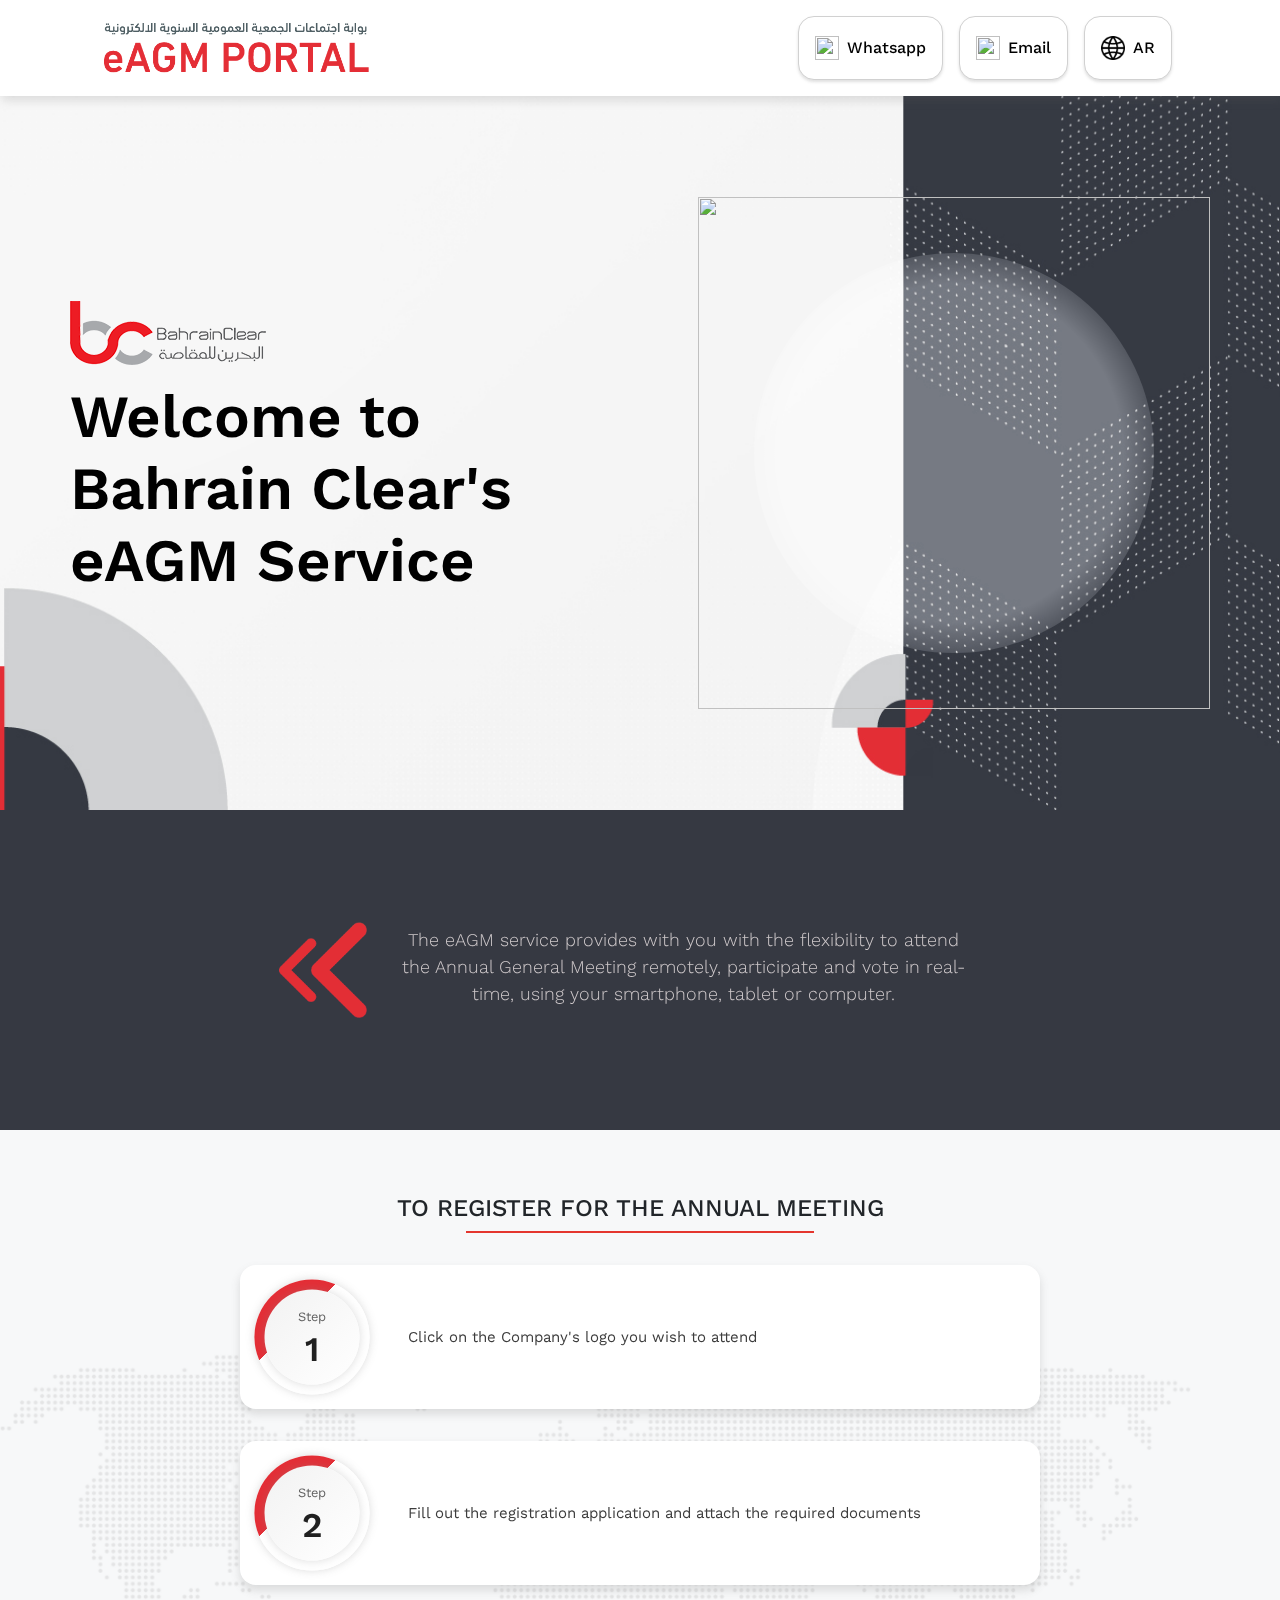
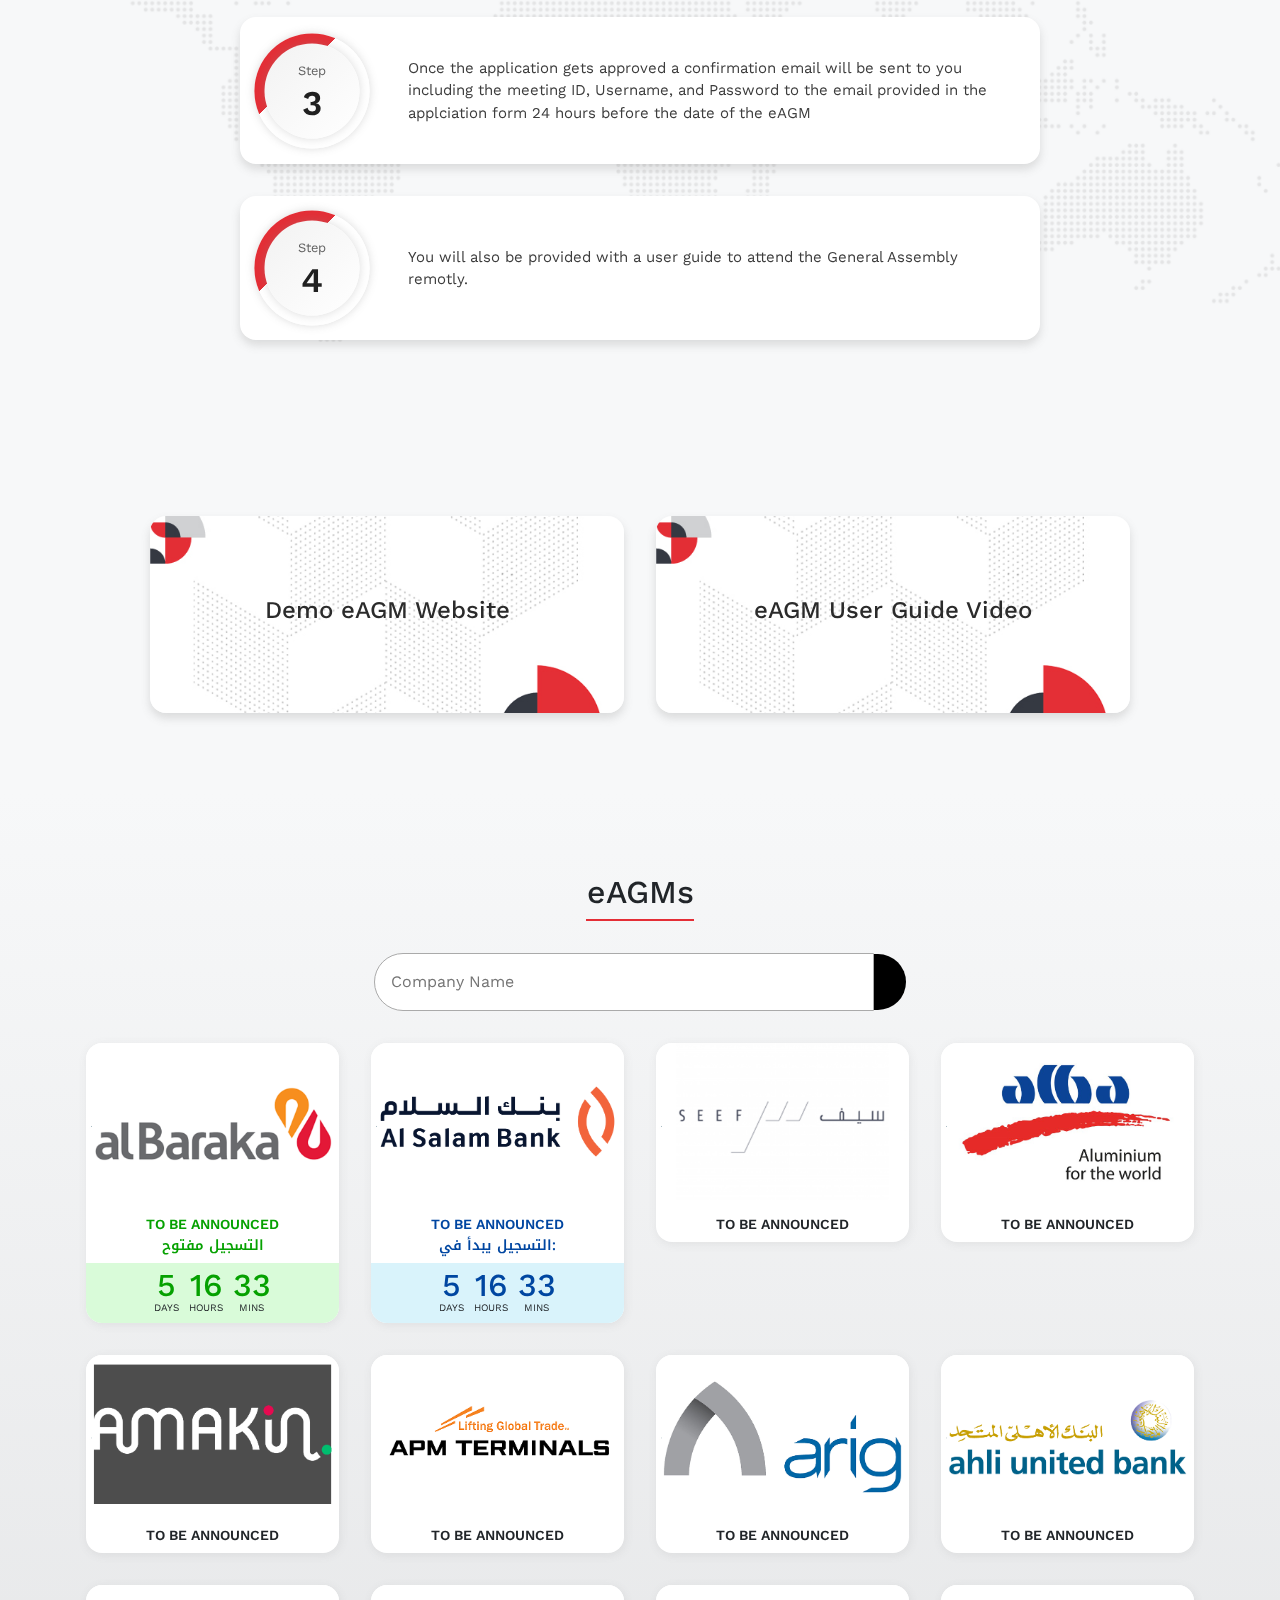
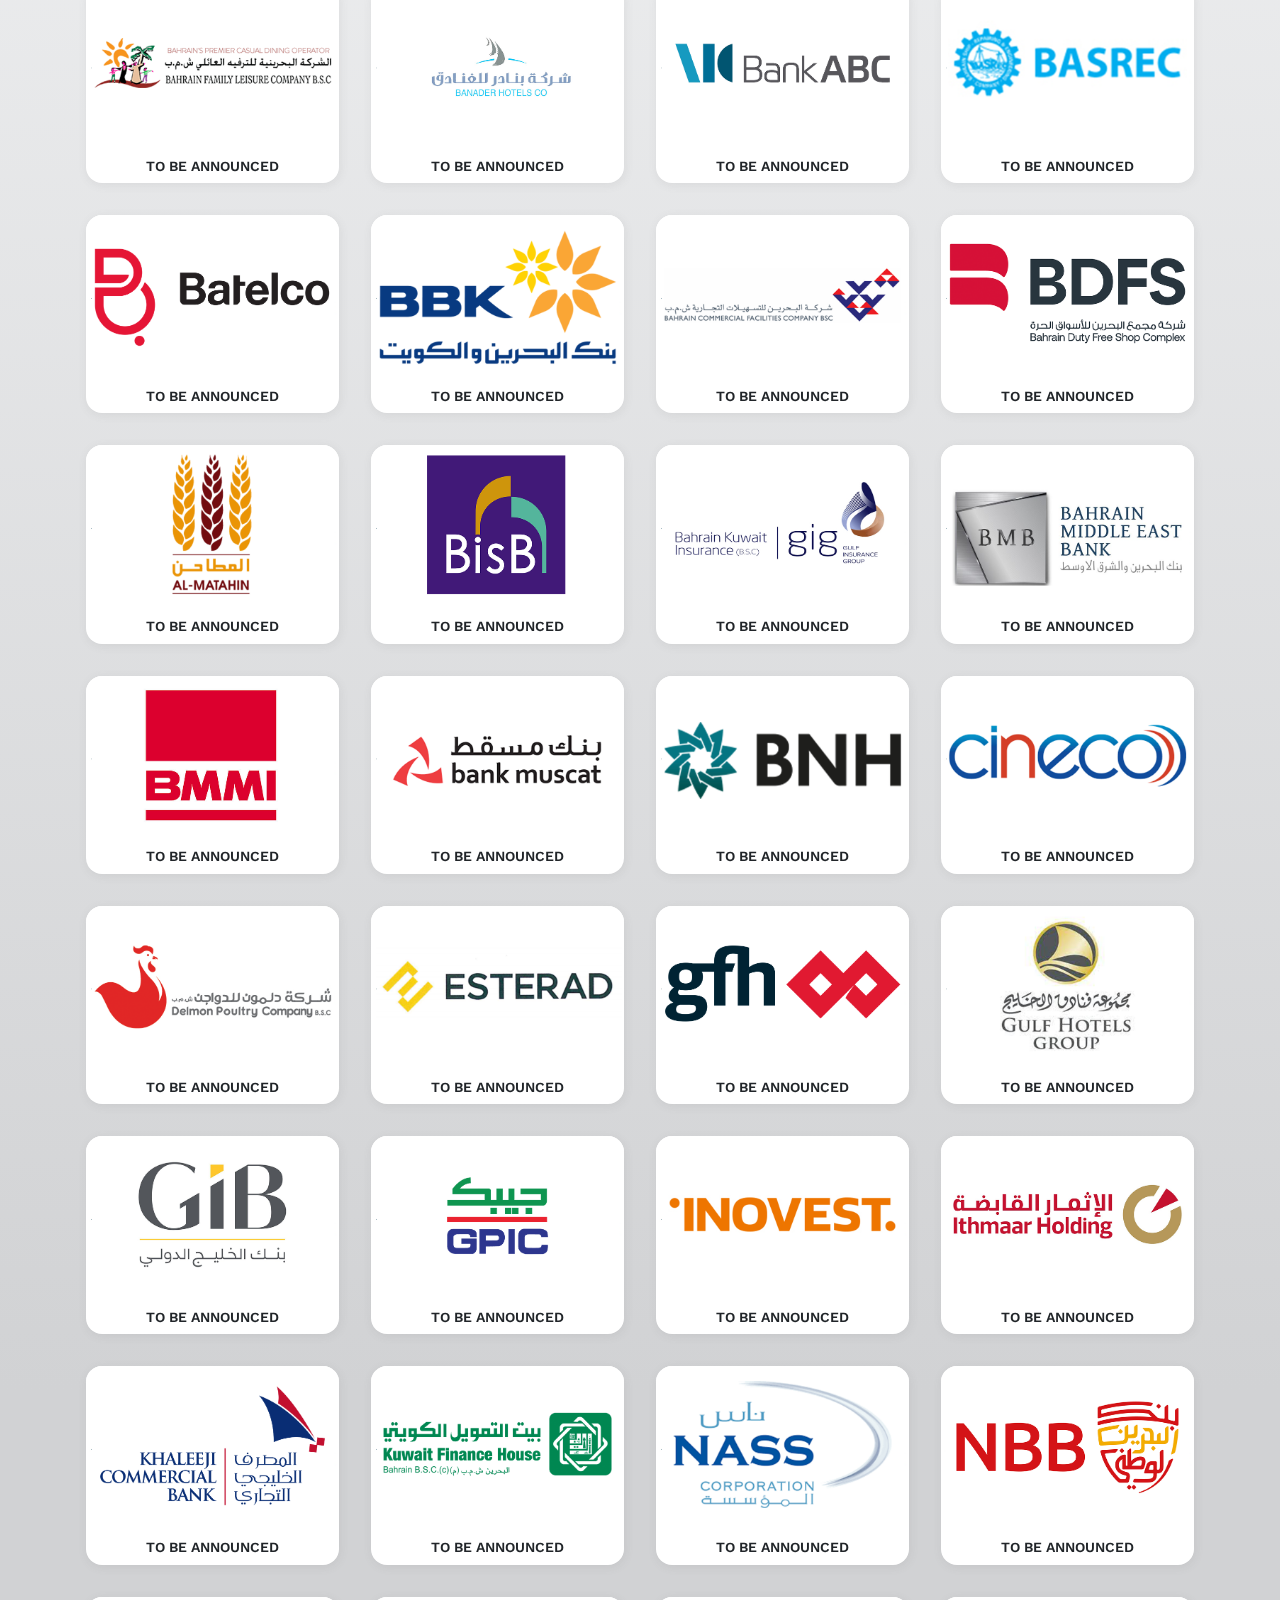
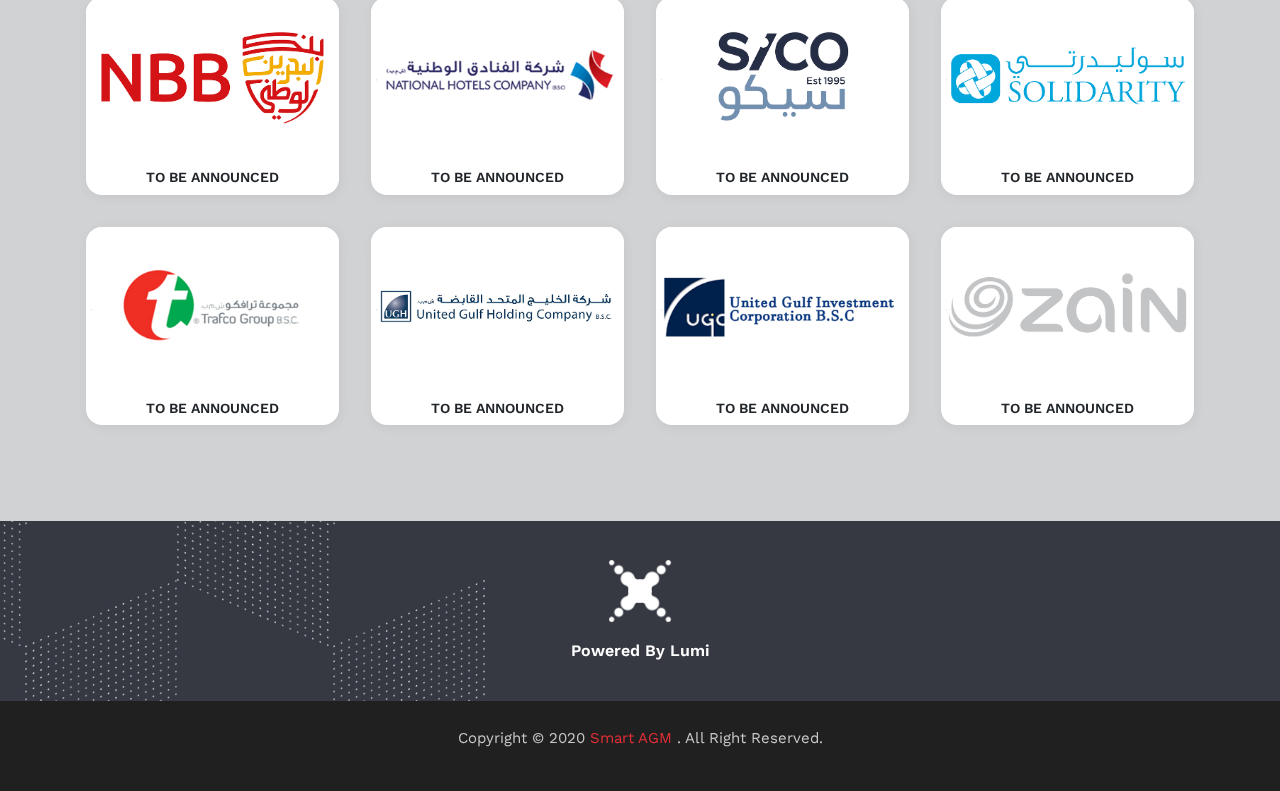
==== index.html @ ad777548 "2nd batch" ====
<!DOCTYPE html>
<html lang="en">
<head>
    <meta charset="UTF-8">
    <meta http-equiv="X-UA-Compatible" content="IE=edge">
    <meta name="viewport" content="width=device-width, initial-scale=1.0">
    <title>SmartAGM</title>
    <link rel="stylesheet"  href="./css/bootstrap.css">
    <link rel="stylesheet"  href="./css/mainEN.css" >

</head>
<body>
    <!-- Navigation Bar -->
    <header>
        <div class="navBarContainer">
        <div class="logo"> <img src="./images/logo.png" alt=""> </div>
        <div class="navBtns">
            <a class="navBtn "> <img src="./images/whatsapp.png" alt=""> Whatsapp</a>
            <a class="navBtn "> <img src="./images/support.png" alt=""> Email</a>
            <a href="/index-ar.html" class="navBtn "> <img src="./images/lang.png" alt=""> AR</a>
        </div>
    </div>

</header>

    <!-- Banner Section -->
    <div class="banner">
        <div class="bannerContainer">
            <div class="bannerLeft">
                <div class="bannerLogo"> <img src="./images/BahrainLogo.png" alt=""> </div>
                <div class="bannerText" style = "text-align: left;"><h1>  Welcome to <br> Bahrain Clear's eAGM Service </h1></div>
             
                 </div>
            <div class="bannerRight"> 
                <div class="backLight"></div>
             <img src="./images/slider2.png" alt=""></div>
        </div>
    </div>

    <!-- About Section -->
    <div class="aboutUs">
        <div class="aboutUsContainer">
            <img class="aboutUsStag aboutUsArrow" src="./images/left-arw2.png" alt="">
            <h2 class=" aboutUsStag" style="text-align: center;"> The eAGM service provides with you with the flexibility to attend the Annual General Meeting remotely, participate and vote in real-time, using your smartphone, tablet or computer.
            </h2>
            <img class="aboutUsStag aboutUsArrow" src="./images/right-arw2.png" alt="">
            <!-- <div class="divider aboutUsStag"></div>
            <h2 class="arabicFont aboutUsStag" style="text-align: right; ">تنظيم الجمعية العمومية عن بعد يمنحك الفرصة لحضور الجمعية والمشاركة باستخدام هاتفك الذكي او جهازك اللوحي او الكمبيوتر. كما يمكنك متابعة البث الحي والمباشر لمجريات اجتماع الجمعية العمومية وطرح الاسئلة والتصويت بشكل فوري ومباشر
            </h2> -->
                   
        </div>
    </div>

<!-- Guide Section -->
<div class="stepSection" style="background-image: url(./images/GLOBAL-BG.png);">
    <div class="stepsHeader"> 
         <!-- <img class="stepHeaderStagger" src="./images/register.png" alt=""> -->
        <!-- <h2 class="arabicFont stepHeaderStagger" >ارشادات التسجيل لحضور الجمعية العمومية عن بعد -->
    </h2>
            <h2 class="stepHeaderStagger" >TO REGISTER FOR THE ANNUAL MEETING
    </h2> </div>
    <div class="line stepHeaderStagger"></div>
    <div class="stepbox step1">
        <div class="circle"> <div class="circle1"> <div class="circle2"> <div class="steptext">  Step <span> 1 </span> </div>   </div>  </div>  </div>
       <div class="text"> Click on the Company's logo you wish to attend</div>
     </div>
    <div class="stepbox step2">
        <div class="circle"> <div class="circle1"> <div class="circle2"> <div class="steptext">  Step <span> 2 </span> </div>   </div>  </div>  </div>
        <div class="text"> Fill out the registration application and attach the required documents</div>

    </div>
    <div class="stepbox step3">
        <div class="circle"> <div class="circle1"> <div class="circle2"> <div class="steptext">  Step <span> 3 </span> </div>   </div>  </div>  </div>
        <div class="text">Once the application gets approved a confirmation email will be sent to you including the meeting ID, Username, and Password to the email provided in the applciation form 24 hours before the date of the eAGM </div>

    </div>
    <div class="stepbox step4">
        <div class="circle"> <div class="circle1"> <div class="circle2"> <div class="steptext">  Step <span> 4 </span> </div>   </div>  </div>  </div>
        <div class="text"> You will also be provided with a user guide to attend the General Assembly remotly. </div>

    </div>
 
</div>

<!-- Demo Section -->

<div class="demo">
    <div class="demoContainer">
        <div class="demoBox"> <h4>Demo eAGM Website</h4> </div>
        <div class="demoBox"> <h4> eAGM User Guide Video</h4></div>
         
    </div>
</div>
<!-- Events Section -->
    <div class="events">
        <div class="eventsHeader eventsTitleStag"> <h2>eAGMs</h2> </div>
        <div class="line eventsTitleStag"></div>
       <!-- Searchbar -->
      
        <div class="searchBar">
           <input type="text" class="searchTerm" placeholder="Company Name">
           <button type="submit" class="searchButton">
             <img src="./images/search.png" alt="">
          </button>
        </div>
     
       <!-- Events boxes -->
        <div class="eventsContainer ">
            <div class="eventBox ">
                <img src="./images/companies/1.png" alt="">
                <div class="eventTitle"></div>
             
                <div class=" eventStatus eventOpen">TO BE ANNOUNCED <br> <span class="arabicFont">التسجيل مفتوح</span> </div>
                <div class="eventTimer timerRegOpen">
                    
                    <div class="timerPart">
                        <div class="timerNumber">5</div>
                        <div class="timerTitle">DAYS</div>
                    </div>
                    <div class="timerPart">
                        <div class="timerNumber">16</div>
                        <div class="timerTitle">HOURS</div>
                    
                    </div>
                    <div class="timerPart">
                        <div class="timerNumber">33</div>
                        <div class="timerTitle">MINS</div>
                    
                    </div>
                   
                </div>
            </div>
            <div class="eventBox  ">
                <img src="./images/companies/2.png" alt="">
                <div class="eventTitle "></div>
                <div class="eventStatus eventUpComing "> TO BE ANNOUNCED<br> <span class="arabicFont">التسجيل يبدأ في:</span></div>
                <div class="eventTimer timerRegUpComing">
                   
                    <div class="timerPart">
                        <div class="timerNumber">5</div>
                        <div class="timerTitle">DAYS</div>
                    </div>
                    <div class="timerPart">
                        <div class="timerNumber">16</div>
                        <div class="timerTitle">HOURS</div>
                    
                    </div>
                    <div class="timerPart">
                        <div class="timerNumber">33</div>
                        <div class="timerTitle">MINS</div>
                    
                    </div>
                   
                </div>
            </div>
            <div class="eventBox ">
                <img src="./images/companies/3.png" alt="">
                <div class="eventTitle"></div>
                <div class="eventStatus">TO BE ANNOUNCED</div>
                <div class="eventTimer"></div>
            </div>
            <div class="eventBox ">
                <img src="./images/companies/4.png" alt="">
                <div class="eventTitle"></div>
                <div class="eventStatus">TO BE ANNOUNCED</div>
                <div class="eventTimer"></div>
            </div>
            <div class="eventBox ">
                <img src="./images/companies/5.png" alt="">
                <div class="eventTitle"></div>
                <div class="eventStatus">TO BE ANNOUNCED</div>
                <div class="eventTimer"></div>
            </div>
            <div class="eventBox ">
                <img src="./images/companies/6.png" alt="">
                <div class="eventTitle"></div>
                <div class="eventStatus">TO BE ANNOUNCED</div>
                <div class="eventTimer"></div>
            </div>
            <div class="eventBox ">
                <img src="./images/companies/7.png" alt="">
                <div class="eventTitle"></div>
                <div class="eventStatus">TO BE ANNOUNCED</div>
                <div class="eventTimer"></div>
            </div>
            <div class="eventBox ">
                <img src="./images/companies/8.png" alt="">
                <div class="eventTitle"></div>
                <div class="eventStatus">TO BE ANNOUNCED</div>
                <div class="eventTimer"></div>
            </div>
            <div class="eventBox ">
                <img src="./images/companies/9.png" alt="">
                <div class="eventTitle"></div>
                <div class="eventStatus">TO BE ANNOUNCED</div>
                <div class="eventTimer"></div>
            </div>
            <div class="eventBox ">
                <img src="./images/companies/10.png" alt="">
                <div class="eventTitle"></div>
                <div class="eventStatus">TO BE ANNOUNCED</div>
                <div class="eventTimer"></div>
            </div>
            <div class="eventBox ">
                <img src="./images/companies/11.png" alt="">
                <div class="eventTitle"></div>
                <div class="eventStatus">TO BE ANNOUNCED</div>
                <div class="eventTimer"></div>
            </div>
            <div class="eventBox ">
                <img src="./images/companies/12.png" alt="">
                <div class="eventTitle"></div>
                <div class="eventStatus">TO BE ANNOUNCED</div>
                <div class="eventTimer"></div>
            </div>
            <div class="eventBox ">
                <img src="./images/companies/13.png" alt="">
                <div class="eventTitle"></div>
                <div class="eventStatus">TO BE ANNOUNCED</div>
                <div class="eventTimer"></div>
            </div>
            <div class="eventBox ">
                <img src="./images/companies/14.png" alt="">
                <div class="eventTitle"></div>
                <div class="eventStatus">TO BE ANNOUNCED</div>
                <div class="eventTimer"></div>
            </div>
            <div class="eventBox ">
                <img src="./images/companies/15.png" alt="">
                <div class="eventTitle"></div>
                <div class="eventStatus">TO BE ANNOUNCED</div>
                <div class="eventTimer"></div>
            </div>
            <div class="eventBox ">
                <img src="./images/companies/16.png" alt="">
                <div class="eventTitle"></div>
                <div class="eventStatus">TO BE ANNOUNCED</div>
                <div class="eventTimer"></div>
            </div>
            <div class="eventBox ">
                <img src="./images/companies/17.png" alt="">
                <div class="eventTitle"></div>
                <div class="eventStatus">TO BE ANNOUNCED</div>
                <div class="eventTimer"></div>
            </div>
            <div class="eventBox ">
                <img src="./images/companies/18.png" alt="">
                <div class="eventTitle"></div>
                <div class="eventStatus">TO BE ANNOUNCED</div>
                <div class="eventTimer"></div>
            </div>
            <div class="eventBox ">
                <img src="./images/companies/19.png" alt="">
                <div class="eventTitle"></div>
                <div class="eventStatus">TO BE ANNOUNCED</div>
                <div class="eventTimer"></div>
            </div>
            <div class="eventBox ">
                <img src="./images/companies/20.png" alt="">
                <div class="eventTitle"></div>
                <div class="eventStatus">TO BE ANNOUNCED</div>
                <div class="eventTimer"></div>
            </div>
            <div class="eventBox ">
                <img src="./images/companies/21.png" alt="">
                <div class="eventTitle"></div>
                <div class="eventStatus">TO BE ANNOUNCED</div>
                <div class="eventTimer"></div>
            </div>
            <div class="eventBox ">
                <img src="./images/companies/22.png" alt="">
                <div class="eventTitle"></div>
                <div class="eventStatus">TO BE ANNOUNCED</div>
                <div class="eventTimer"></div>
            </div>
            <div class="eventBox ">
                <img src="./images/companies/23.png" alt="">
                <div class="eventTitle"></div>
                <div class="eventStatus">TO BE ANNOUNCED</div>
                <div class="eventTimer"></div>
            </div>
            <div class="eventBox ">
                <img src="./images/companies/24.png" alt="">
                <div class="eventTitle"></div>
                <div class="eventStatus">TO BE ANNOUNCED</div>
                <div class="eventTimer"></div>
            </div>
            <div class="eventBox ">
                <img src="./images/companies/25.png" alt="">
                <div class="eventTitle"></div>
                <div class="eventStatus">TO BE ANNOUNCED</div>
                <div class="eventTimer"></div>
            </div>
            <div class="eventBox ">
                <img src="./images/companies/26.png" alt="">
                <div class="eventTitle"></div>
                <div class="eventStatus">TO BE ANNOUNCED</div>
                <div class="eventTimer"></div>
            </div>
            <div class="eventBox ">
                <img src="./images/companies/27.png" alt="">
                <div class="eventTitle"></div>
                <div class="eventStatus">TO BE ANNOUNCED</div>
                <div class="eventTimer"></div>
            </div>
            <div class="eventBox ">
                <img src="./images/companies/28.png" alt="">
                <div class="eventTitle"></div>
                <div class="eventStatus">TO BE ANNOUNCED</div>
                <div class="eventTimer"></div>
            </div>
            <div class="eventBox ">
                <img src="./images/companies/29.png" alt="">
                <div class="eventTitle"></div>
                <div class="eventStatus">TO BE ANNOUNCED</div>
                <div class="eventTimer"></div>
            </div>
            <div class="eventBox ">
                <img src="./images/companies/30.png" alt="">
                <div class="eventTitle"></div>
                <div class="eventStatus">TO BE ANNOUNCED</div>
                <div class="eventTimer"></div>
            </div>
            <div class="eventBox ">
                <img src="./images/companies/31.png" alt="">
                <div class="eventTitle"></div>
                <div class="eventStatus">TO BE ANNOUNCED</div>
                <div class="eventTimer"></div>
            </div>
            <div class="eventBox ">
                <img src="./images/companies/32.png" alt="">
                <div class="eventTitle"></div>
                <div class="eventStatus">TO BE ANNOUNCED</div>
                <div class="eventTimer"></div>
            </div>
            <div class="eventBox ">
                <img src="./images/companies/33.png" alt="">
                <div class="eventTitle"></div>
                <div class="eventStatus">TO BE ANNOUNCED</div>
                <div class="eventTimer"></div>
            </div>
            <div class="eventBox ">
                <img src="./images/companies/34.png" alt="">
                <div class="eventTitle"></div>
                <div class="eventStatus">TO BE ANNOUNCED</div>
                <div class="eventTimer"></div>
            </div>
            <div class="eventBox ">
                <img src="./images/companies/35.png" alt="">
                <div class="eventTitle"></div>
                <div class="eventStatus">TO BE ANNOUNCED</div>
                <div class="eventTimer"></div>
            </div>
            <div class="eventBox ">
                <img src="./images/companies/36.png" alt="">
                <div class="eventTitle"></div>
                <div class="eventStatus">TO BE ANNOUNCED</div>
                <div class="eventTimer"></div>
            </div>
            <div class="eventBox ">
                <img src="./images/companies/36.png" alt="">
                <div class="eventTitle"></div>
                <div class="eventStatus">TO BE ANNOUNCED</div>
                <div class="eventTimer"></div>
            </div>
            <div class="eventBox ">
                <img src="./images/companies/37.png" alt="">
                <div class="eventTitle"></div>
                <div class="eventStatus">TO BE ANNOUNCED</div>
                <div class="eventTimer"></div>
            </div>
            <div class="eventBox ">
                <img src="./images/companies/38.png" alt="">
                <div class="eventTitle"></div>
                <div class="eventStatus">TO BE ANNOUNCED</div>
                <div class="eventTimer"></div>
            </div>
            <div class="eventBox ">
                <img src="./images/companies/39.png" alt="">
                <div class="eventTitle"></div>
                <div class="eventStatus">TO BE ANNOUNCED</div>
                <div class="eventTimer"></div>
            </div>
            <div class="eventBox ">
                <img src="./images/companies/40.png" alt="">
                <div class="eventTitle"></div>
                <div class="eventStatus">TO BE ANNOUNCED</div>
                <div class="eventTimer"></div>
            </div> 
            <div class="eventBox ">
                <img src="./images/companies/41.png" alt="">
                <div class="eventTitle"></div>
                <div class="eventStatus">TO BE ANNOUNCED</div>
                <div class="eventTimer"></div>
            </div>
            <div class="eventBox ">
                <img src="./images/companies/42.png" alt="">
                <div class="eventTitle"></div>
                <div class="eventStatus">TO BE ANNOUNCED</div>
                <div class="eventTimer"></div>
            </div>
            <div class="eventBox ">
                <img src="./images/companies/43.png" alt="">
                <div class="eventTitle"></div>
                <div class="eventStatus">TO BE ANNOUNCED</div>
                <div class="eventTimer"></div>
            </div>
            
        </div>
    </div>

    
<!-- Last CTA Section -->
    <div class="last">
        <div class="lastContainer"> 
            <div class="lastLogo"> <img src="./images/Lumi white logo.png" alt=""></div>  
            <div class="lastTitle"> Powered By Lumi</div> 
            
    </div>
    </div>


<!-- Footer Section -->
    <footer>
        <p>Copyright &copy; 2020
            <a href="#.">Smart AGM
  </a>. All Right Reserved.
        </p>
    </footer>


    <!-- Scripts Section -->
    <script src="https://s3-us-west-2.amazonaws.com/s.cdpn.io/16327/gsap-latest-beta.min.js"></script>
    <script src="https://s3-us-west-2.amazonaws.com/s.cdpn.io/16327/ScrollTrigger.min.js"></script>
    <script src="https://s3-us-west-2.amazonaws.com/s.cdpn.io/16327/CSSRulePlugin3.min.js"></script>
    <script  src="./script/main.js"></script>
</body>
</html>
---- css/mainEN.css ----
@import url('https://fonts.googleapis.com/css2?family=Poppins:wght@100;300;400;500;700;900&family=Work+Sans:wght@400;500;700&display=swap');
@import url('https://fonts.googleapis.com/css2?family=Noto+Kufi+Arabic:wght@400;600;700&display=swap');


*{
    margin: 0;
    padding: 0;
    box-sizing: border-box;
}


a{
    text-decoration: none;
    cursor: pointer;
    color: black;

}

a:hover{
    color: black;
}
body {
    font-family: 'Work Sans', sans-serif;
}

header {
    background-color: white;
    width: 100%;
    position: fixed;
    display: flex;
    align-items: center;
    justify-content: center;
    padding: 1rem 0;
    box-shadow: 2px 4px 10px rgba(100, 100, 100, 0.2);
    z-index: 10;

    
}
.arabicFont {
    font-family: 'Noto Kufi Arabic', sans-serif;
}
.navBarContainer {
    width: 1080px;
    display: inline-flex;
    margin: 0 1rem;
}
.navBarContainer .logo {
    display: flex;
    align-items: center;
    justify-content: center;
}

.navBarContainer .logo img {
    height: 4rem;
}

.navBarContainer .navBtns {
    margin-inline-start: auto;
    display: flex;
    justify-content: space-between;
}

.navBtn {
    background-color: white;
    font-weight:500;
    display: flex;
    justify-content: space-between;
    align-items: center;
    margin: 0 0.5rem;
    padding: 1rem;
    border-radius: 1rem;
    border: solid;
    border-width: 1px;
    border-color: rgb(209, 209, 209);
    user-select: none;
    cursor: pointer;
    box-shadow: 0px 2px 3px rgba(100, 100, 100, 0.2);
    transition: all 200ms ease-in-out;


}

.navBtn:hover {
    box-shadow: 0px 5px 3px rgba(100, 100, 100, 0.4);
    transition: all 200ms ease-in-out;
    transform: translateY(-3px);
}

.navBtn img {
    margin-right: 0.5rem;
    height: 1.5rem;
    width: 1.5rem;
}

.banner {
    background-repeat: no-repeat;
    background-image: url(../images/banner-bg3.jpg);
    background-position: center;
    background-size: cover;
    height: 90vh;
    display: flex;
    justify-content: center;
    align-items: center;
    
}

.bannerContainer {
    display: flex;
    align-items: center;
    width: 1140px;
    margin-top: 6rem;
}
.bannerLeft{
    display: flex;
    flex-direction: column;
    align-items: flex-start;
    padding-right: 2rem;
    
}
.bannerLeft h1 {
    font-size: 60px;
    font-weight: 600;
    color: black;
    
}
.bannerLogo img{
    height: 4rem;
    margin-bottom: 1rem;
}

.bannerRight {
    user-select: none;
    margin-left: auto;
    display: flex;
    justify-content: center;
    align-items: center;
}

.backLight{
    content: "";
    position: absolute;
    width: 25rem;
    height: 25rem;
    border-radius: 100%;
    background: radial-gradient(circle, rgba(255,255,255,1) 60%, rgba(255,255,255,0) 80%);    
    mix-blend-mode:soft-light;
    z-index: 1;
}

.bannerRight img{
    height: 32rem;
    width: 32rem;
    z-index: 2;
    

}

.aboutUs {
    width: 100%;
    height: 20vh;
    background-color: #363942;
    display: flex;
    align-items: center;
    justify-content: center;
    padding: 10rem 0rem;
}

.aboutUsContainer {
    width: 1140px;
    display: flex;
    align-items: center;
    justify-content: center;

}

.aboutUsContainer h2{
    color: rgb(206, 200, 202);
    font-size: 18px;
    font-weight: 300;
    line-height: 150%;
    flex-basis: 50%;
}
.aboutUsContainer .divider{
    content: '';
    background: linear-gradient(157deg, rgba(228,46,54,1) 0%, rgba(228,46,54,1) 100%);    width: 100%;
    height: 10rem;
    width: 2px;
    margin: 0rem 3rem;
}

.aboutUsContainer img{
    height: 6rem;
    margin: 0 2rem;
}

.stepSection{
    display: flex;
    flex-direction: column;
    align-items: center;
    padding: 2rem;
    
    background-repeat: no-repeat;
    background-position: center;
    background-size: cover;
}
.stepsHeader{
    margin-top: 2rem;
    display: flex;
    flex-direction: column;
    justify-content: center;
    align-items: center;
}
.stepsHeader img {
    height: 5rem;
    width: 5rem;
    margin-bottom: 1rem;
}
.stepsHeader h2 {

    text-align: center;
    font-size: 24px;
}
.stepSection .line{

    content: '';
    background: linear-gradient(157deg, rgba(228,54,46,1) 0%, rgba(228,54,46,1) 100%);    width: 100%;
    height: 2px;
    width: 21.75rem;
    margin-bottom: 1rem;
}

.stepbox{
    display: flex;
    align-items: center;
    justify-content: start;
    padding: 0.5rem;
    margin: 1rem;
    width: 50rem;
    background-color: white;    border-radius: 1rem;
    box-shadow: 0px 5px 10px rgba(100, 98, 98, 0.2);
    
    border-radius: 1rem;
    
}

.stepbox:hover{
    
    box-shadow: 0px 5px 20px rgba(100, 98, 98, 0.3);
    transition: all 100ms ease-in;
    transform: translateY(-5px) !important;
   
}

.stepbox:hover .circle .circle1 .circle2 {
    
   transform: scale(120%);
   transition: all 100ms ease-in;
}

 



.stepbox .circle .circle1 {
    content: '';
   
    background: linear-gradient(135deg, rgba(228,46,54,1) 0%, rgba(228,46,54,1) 37%, rgba(255,255,255,1) 37%, rgba(255,255,255,1) 100%);  
    align-items: center;
    justify-content: center;
    width: 8rem;
    height: 8rem;
    clip-path: circle(100%);
    border-radius: 100%;
    padding: 1rem;
    box-shadow: 0px 0px 10px rgba(136, 136, 136, 0.3);
    transition: all 100ms ease-in;
    transform: scale(90%);
    
}

.stepbox .circle .circle1 .circle2 {
    content: '';
    
    background: linear-gradient(315deg, rgba(255,255,255,1) 0%, rgba(242,242,242,1) 100%);    display: flex;
    align-items: center;
    justify-content: center;
    width: 6rem;
    height: 6rem;
    clip-path: circle(100%);
    border-radius: 100%;
    padding: 1rem;
    box-shadow: 0px 0px 10px rgba(136, 136, 136, 0.3);
    text-align: center;
    transform: scale(110%);
    transition: all 100ms ease-in;

    
}


.stepbox .circle .circle1 .circle2 .steptext {
    position:absolute;
    display: flex;
    flex-direction: column;
    align-items: center;
    justify-content: center;
    color: #5f5f5f;
    font-size: 13px;
    line-height: 2.5em;
    transform: translateY(-0.3em);
    

    
}

.stepbox .circle .circle1 .circle2 .steptext span {
    color: rgb(32, 32, 32);
    font-size: 35px;
    font-weight: 600;
    margin-top: 0px;

    
}




.stepbox .text {
    color: rgb(61, 61, 61);
    width:100%;
    font-size: 15px;
    padding: 2rem;
}

.demo{
    display: flex;
    justify-content: center;
    align-items: center;
   padding-top: 5rem;
   padding-bottom: 2rem;
   background-color: rgba(247,248,249,1) ;
   color: rgb(255, 255, 255);
       

}



.demoContainer{
    width: 1140px;
    padding: 2rem 4rem;
    display: flex;
    justify-content: center;
    align-items: center;
}
.demoBox{
    border-radius: 1rem;
    box-shadow: 0px 5px 10px rgba(100, 98, 98, 0.2);
    width: 100%;
    padding: 5rem 5rem;
    margin: 1rem 1rem;
    display: flex;
    justify-content: center;
    align-items: center;
    color: rgb(43, 43, 43);
    background-image: url(../images/demo-bg.jpg);
    background-repeat: no-repeat;
    background-position: center;
    background-size: cover;
}

.demoBox:hover{
    box-shadow: 0px 5px 20px rgba(100, 98, 98, 0.3);
    transition: all 100ms ease-in;
    transform: scale(105%) !important;

}

.demoBox h4{
    text-align: center;
}
.events {
    width: 100%;
    background: linear-gradient(180deg, rgba(247,248,249,1) 0%, #D1D2D4 75%);    
    padding: 5rem 0;
    display: flex;
    flex-direction: column;
    align-items: center;
    justify-content: center;
   
}

.eventsContainer{
    width: 1140px;
    display: grid;
    grid-template-columns: 25% 25% 25% 25%;
 
   
    
   
}
.events .line {
    content: '';
    background: linear-gradient(157deg, rgba(228,46,54,1) 0%, rgba(228,46,54,1) 100%);    width: 100%;
    height: 2px;
    width: 6.8rem;
    margin-bottom: 1rem;

}

.eventBox {
    background-color: white;
    box-sizing: border-box;
    border-radius: 1rem;
    box-shadow: 1px 2px 10px rgba(100, 100, 100, 0.1);
    overflow: hidden;
    margin: 1rem;
    height: max-content;
    cursor: pointer;
}
.eventBox:hover{
    transform: scale(103%) !important;
    box-shadow: 0px 5px 20px rgba(100, 98, 98, 0.2);
    transition: all 200ms ease-in-out;


}

.eventBox img{
    width: 100%;
    
}

.eventTitle {
    font-size: 18px;
    font-weight: 500;
    margin: 0.5rem 0;
    padding: 0 1rem;
    text-align: center;
}

.eventStatus {
    padding: 0.4rem 0.5rem;
    font-size: 14px;
    font-weight: 600;
    text-align: center;

}

.eventOpen {

    color: rgb(5, 161, 0);


}

.eventUpComing {

    color: rgb(0, 70, 161);

}
.timerRegUpComing{
    background-color: rgb(217, 243, 251) ;
}

.eventTimer {
    display: flex;
    align-items: center;
    justify-content: center;
    
    
}

.timerStatus {
    text-align: right;
    padding-right: 0.3em;
    font-size: 14px;
    line-height: 100%;
    
}

.timerPart{
    display: flex;
    flex-direction: column;
    justify-content: center;
    align-items: center;
    padding: 0.5em 0.3em;
}
.timerNumber{
    font-size: 32px;
    font-weight: 500;
    line-height: 90%;
}
.timerTitle{
    font-size: 10px;
}
.timerRegOpen{
    background-color: rgba(217,251,217,1);

}

.timerRegOpen .timerPart .timerNumber{
    color: rgb(5, 161, 0);

}

.timerRegUpComing .timerPart .timerNumber{
    color: rgb(0, 70, 161);

}





.last{
    background-image: url(/images/lower-section-bg.jpg);
    background-repeat: no-repeat;
    background-position: center;
    background-size: cover;
    width: 100%;
    height: 20vh;
    display: flex;
    justify-content: center;
    align-items: center;
    color: white;
    font-weight: 600;
}
.lastContainer{
    display: flex;
    flex-direction: column;
    align-items: center;
    justify-content: center;
    text-align: center;
}
.last img{
    width: 4rem;
    height: 4rem;
    margin-bottom: 1rem;
}
footer{
    width: 100%;
    height: 10vh;
    background-color: rgb(32, 32, 32);
    color: rgb(199, 199, 199);
    display: flex;
    align-items: center;
    justify-content: center;
}

footer p{
    font-size: 15px;
    text-align: center;
}
footer a:link{
    color:rgba(228,46,54,1);
}




@media screen and (max-width: 900px) {
  
    .navBarContainer {
        width: 100vh;
      
       
    }
    .navBarContainer .logo img {
        height: 3rem;
        
    }
    
    
  
    .navBtn {
        flex-direction: column;
        justify-content: center;
        font-size: 12px;
        padding: 0.5rem;
        margin: 0 0.2rem;
    
    }

    .navBtn img {
        height: 1rem;
        width: 1rem;
        margin-right: 0;
        margin-bottom: 0.1rem;
    }
    .banner {
        background-image: url(../images/banner-bg-mobile2.jpg) !important;
        height: 85vh;
        width: 100%;
        display: flex;
        justify-content: center;
        align-items: center;
        
    }
    .bannerContainer {
        display: flex;
        flex-direction: column-reverse;
        align-items: center;
        justify-content: center;
        margin-top: 6rem;
       
    }
    .bannerLeft{
        margin-top: 3rem;
        padding-bottom: 2rem;
        padding-right: 0;
        align-items: center;
    }

    .bannerLogo img{
        height: 2.5rem;
        margin-bottom: 1rem;
    }
    
    .bannerLeft h1 {
        text-align: center;
        font-size: 32px;
        font-weight: 600;
        color: black;
    }
    .bannerRight {
        margin-left: auto;
        margin-right: auto;
        
    }
    .backLight{
       
        width: 15rem;
        height: 15rem;
     
    }
    .bannerRight img{
        height: 13.5rem;
        width: 13.5rem;
    
    }
    .aboutUs {
        height: 10vh;
        display: flex;
        align-items: center;
        justify-content: center;
        padding: 11rem 0rem;
    }

    .aboutUsContainer {
        width: 100%;
        display: flex;
        flex-direction: column-reverse;
        align-items: center;
        justify-content: center;
    
    }

    .aboutUsContainer h2{
     
        font-size: 14px;
        padding: 1rem;
        text-align: center !important; 
    }

    .aboutUsContainer .divider{
        height: 2px;
        width: 10rem;
    }
    .aboutUsContainer img{
        height: 3rem;
        margin: 1.5rem 0rem;
        transform: rotate(-90deg) !important;
    }
    .stepSection{
        overflow-x: hidden;
        padding: 1rem;
    }
    .stepSection .line{
        content: '';
        background: linear-gradient(157deg, rgba(228,54,46,1) 0%, rgba(228,54,46,1) 100%);    width: 100%;
        height: 2px;
        width: 16.5rem;
        margin-bottom: 1rem;
    }
    .stepsHeader{
       margin-top: 1rem;
    }
    .stepsHeader img {
        height: 3rem;
        width: 3rem;
        
    }
    
    .stepsHeader h2 {

        text-align: center;
        font-size: 18px;
    }

    .stepbox{
        display: flex;
        flex-direction: column;
        align-items: center;
        justify-content: center;
        padding: 0.5rem;
        margin: 0.5rem;
        width: 100%;
     
        
    }
    .stepbox .circle .circle1 {
       
        width: 5rem;
        height: 5rem;
        border-radius: 100%;
        padding: 1rem;
       
    }

    .stepbox .circle .circle1 .circle2 {
        transform: scale(130%);
        width: 3rem;
        height: 3rem;
       
    }

    .stepbox .circle .circle1 .circle2 .steptext {
        font-size: 10px;   
        line-height: 1.9em;  
    }

    
.stepbox .circle .circle1 .circle2 .steptext span {
    
    font-size: 25px;
   

    
}
    .stepbox .text {
        font-size: 14px;
        padding: 0.5rem;
        text-align: center;
    }

    .demo{
        padding: 2rem 0rem;
    }
    .demoContainer{
        height: max-content;
        flex-direction: column;
        align-items: center;
        justify-content: center;
        padding: 2rem 0rem;
        margin: 0rem 1rem;
    }
    .demoPic img{
        margin-right: 0;
    }
    
    .demoTitle { 
        text-align: center;
    }
    
    .eventsContainer{
 
        width: 100%; 
        display: grid;
        grid-template-columns: 50% 50% ;
    
    }
    .events{
        padding-top: 40px;
    }
    .eventBox{
       flex-basis: 50%;
       margin: 0.5rem;
    }

    .eventStatus{
        font-size: 12px;
    }
    .timerStatus {
      
        font-size: 12px;
      
        
    }
    .timerNumber{
        font-size: 20px;
        
    }


    .last img{
        width: 2.5rem;
        height: 2.5rem;
       
    }

}

.searchBar{
    width: 100%;
    display: flex;
    justify-content: center;
    align-items: center;
    margin: 1rem 1rem;
}


.searchBar{
    width: 100%;
    display: flex;
    justify-content: center;
    align-items: center;
    margin: 1rem 1rem;
}

.searchTerm{
    width: 500px;
    padding: 1rem 1rem;
    border: solid 1px #aaaaaa;
    border-radius:   10rem 0 0  10rem ;
   
   
}


.searchButton {
    background-color: black;
    padding: 1rem 1rem;
    border: none;
    color: white;
    border-radius:  0  10rem   10rem  0;
}

.searchButton img{
    height: 1.5rem;
}
/* here  */
.searchButton:hover{
    background:rgba(228,46,54,1) ;    

}
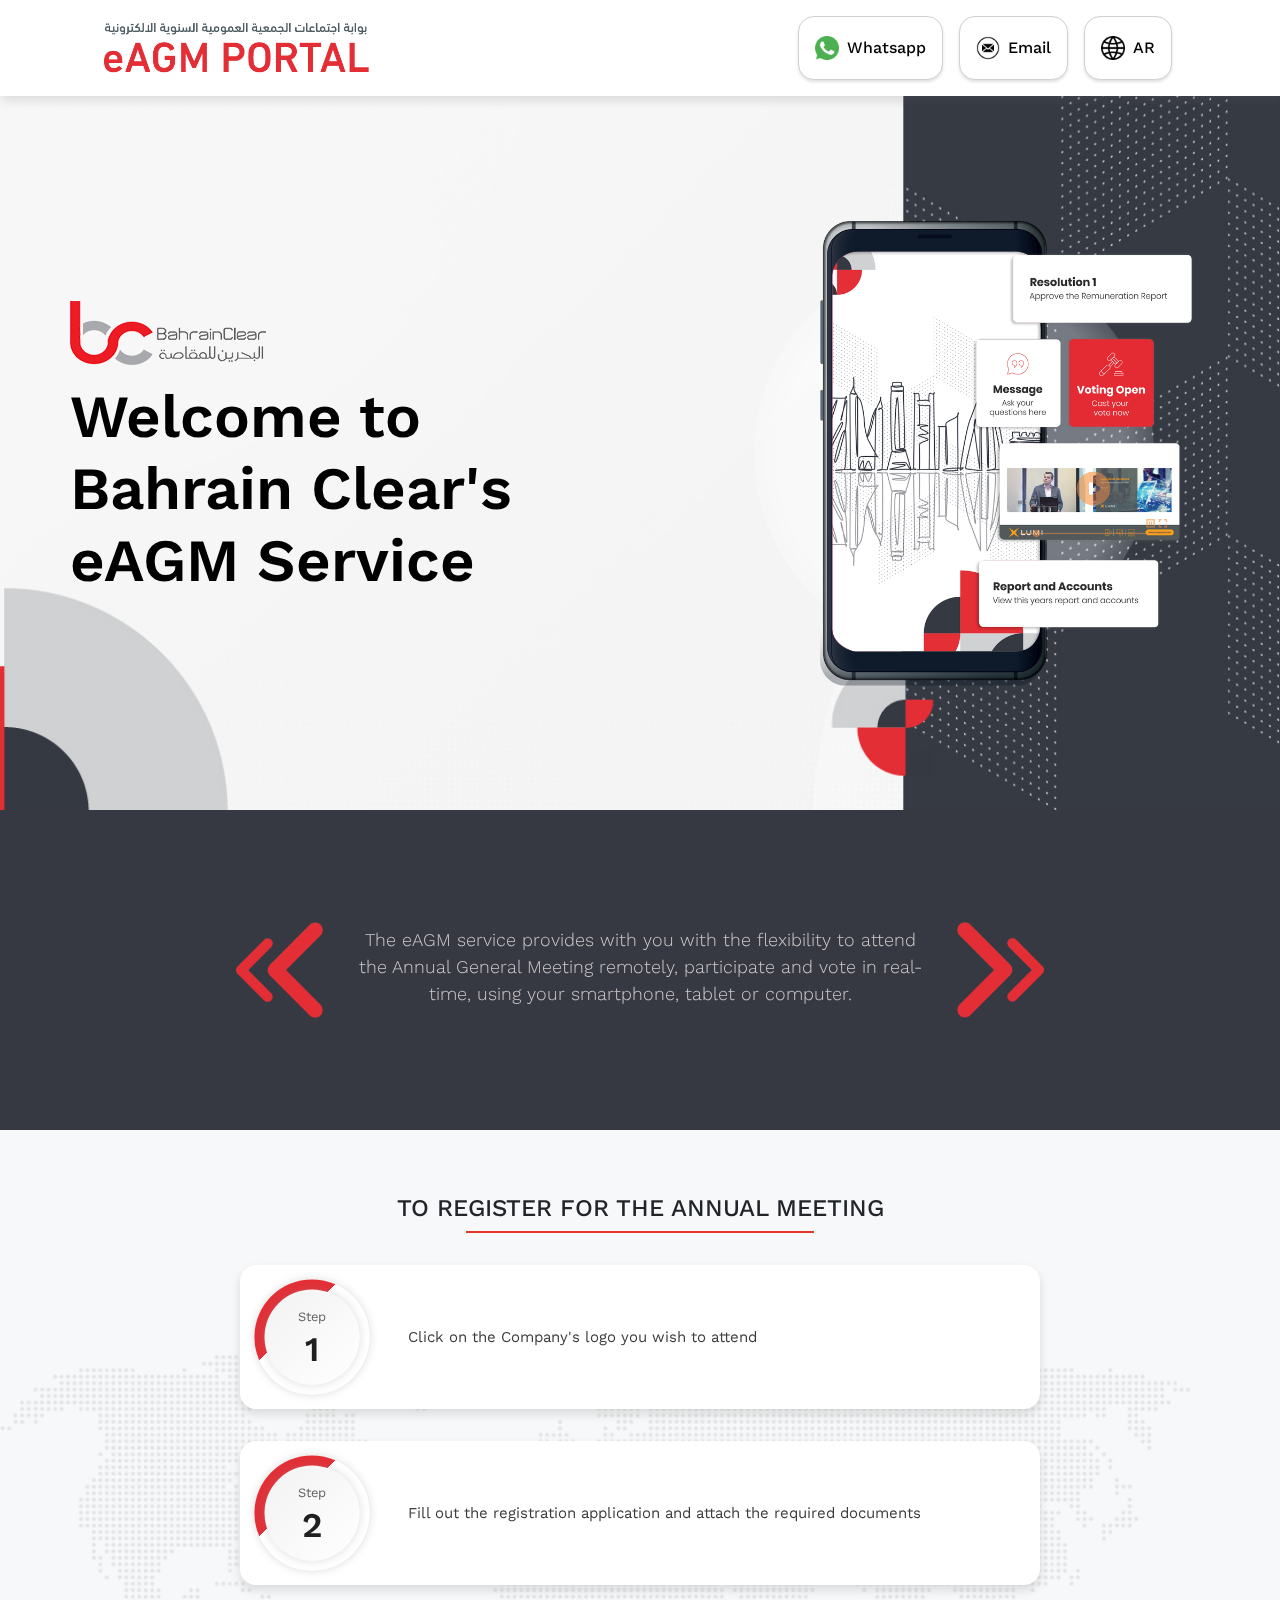
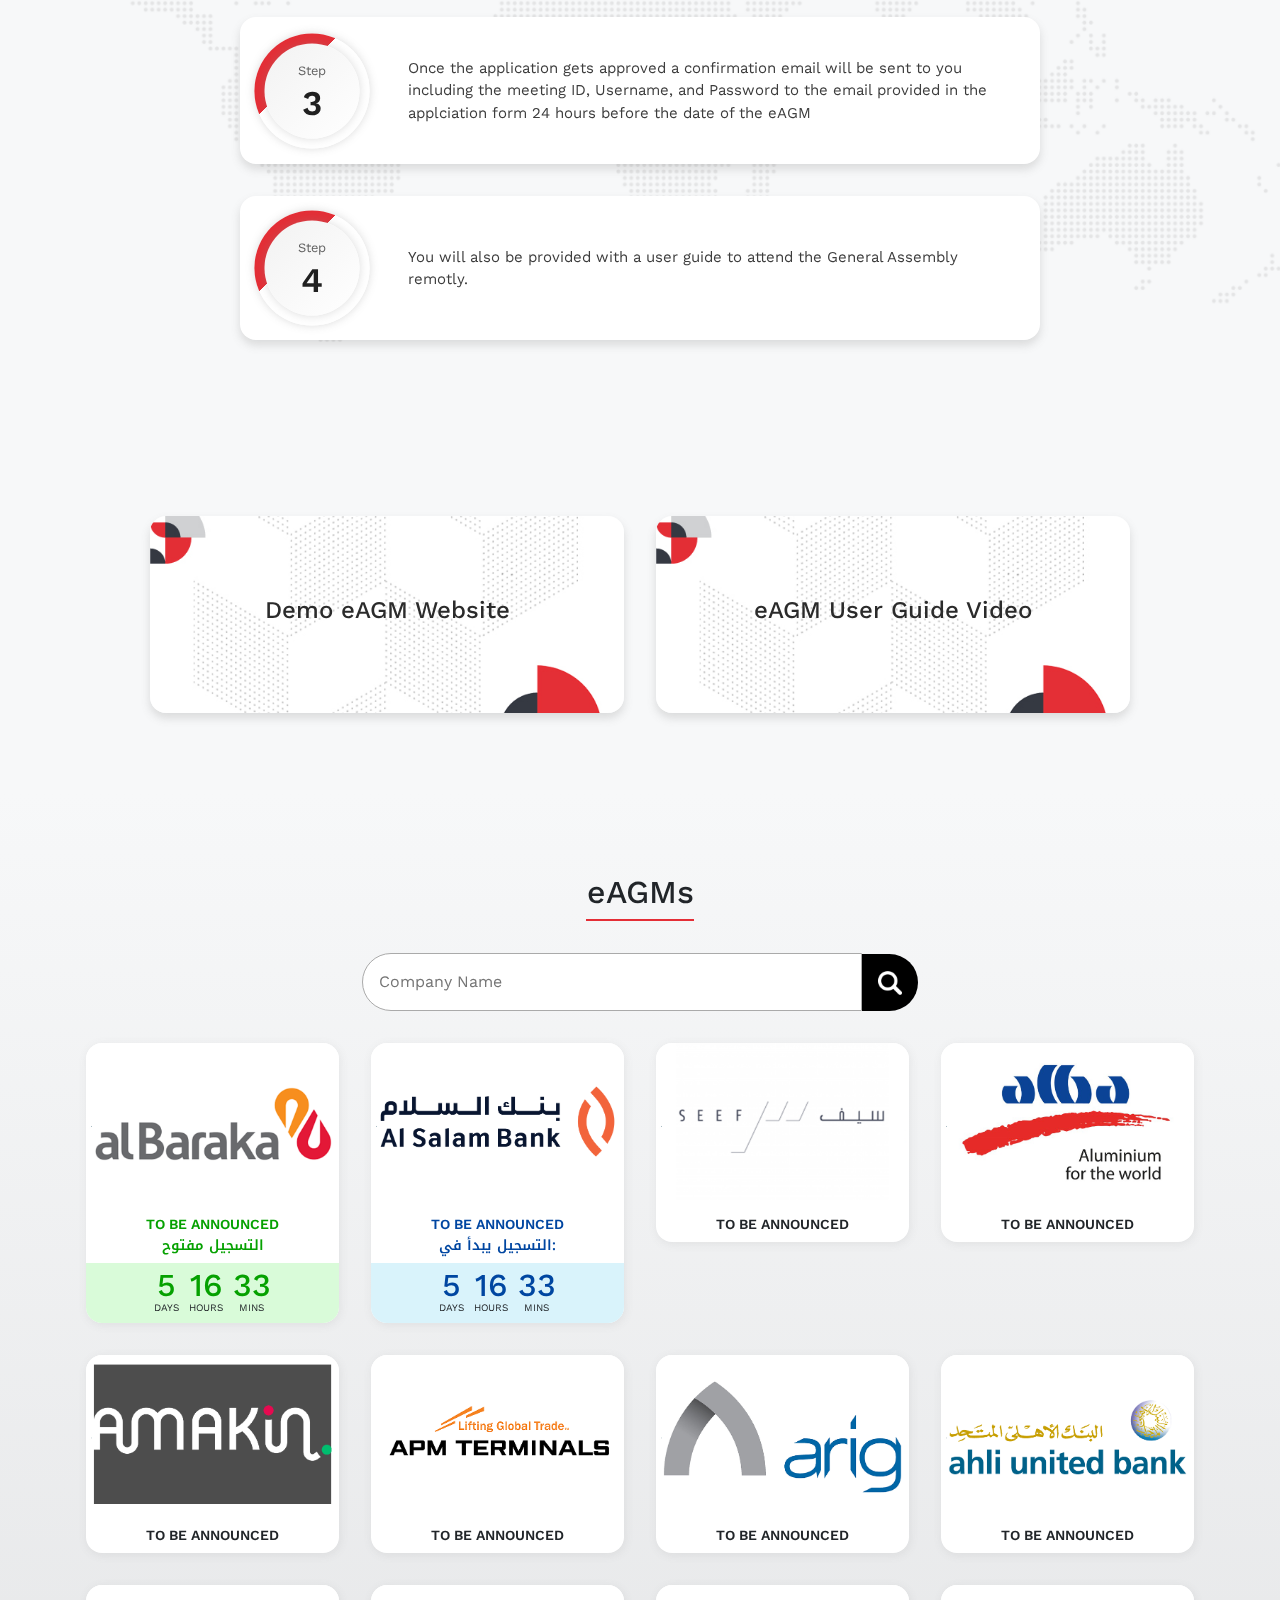
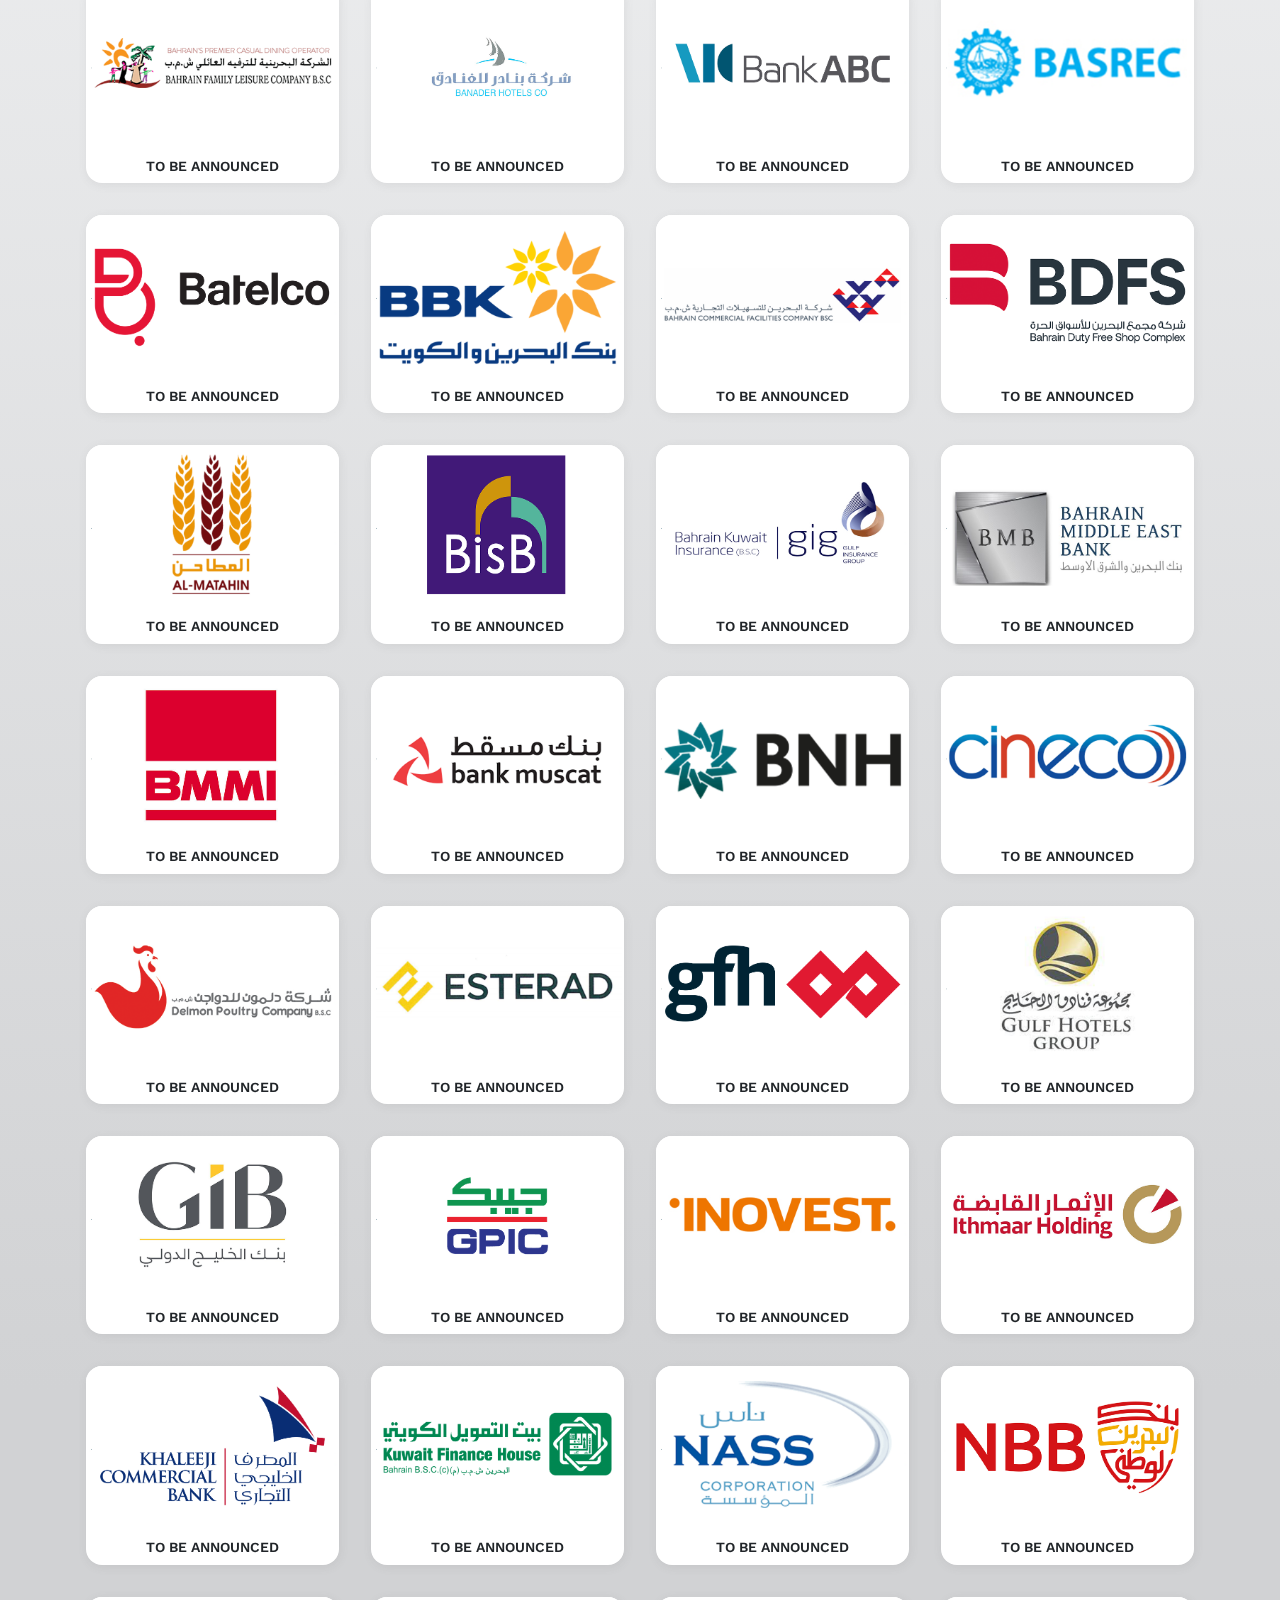
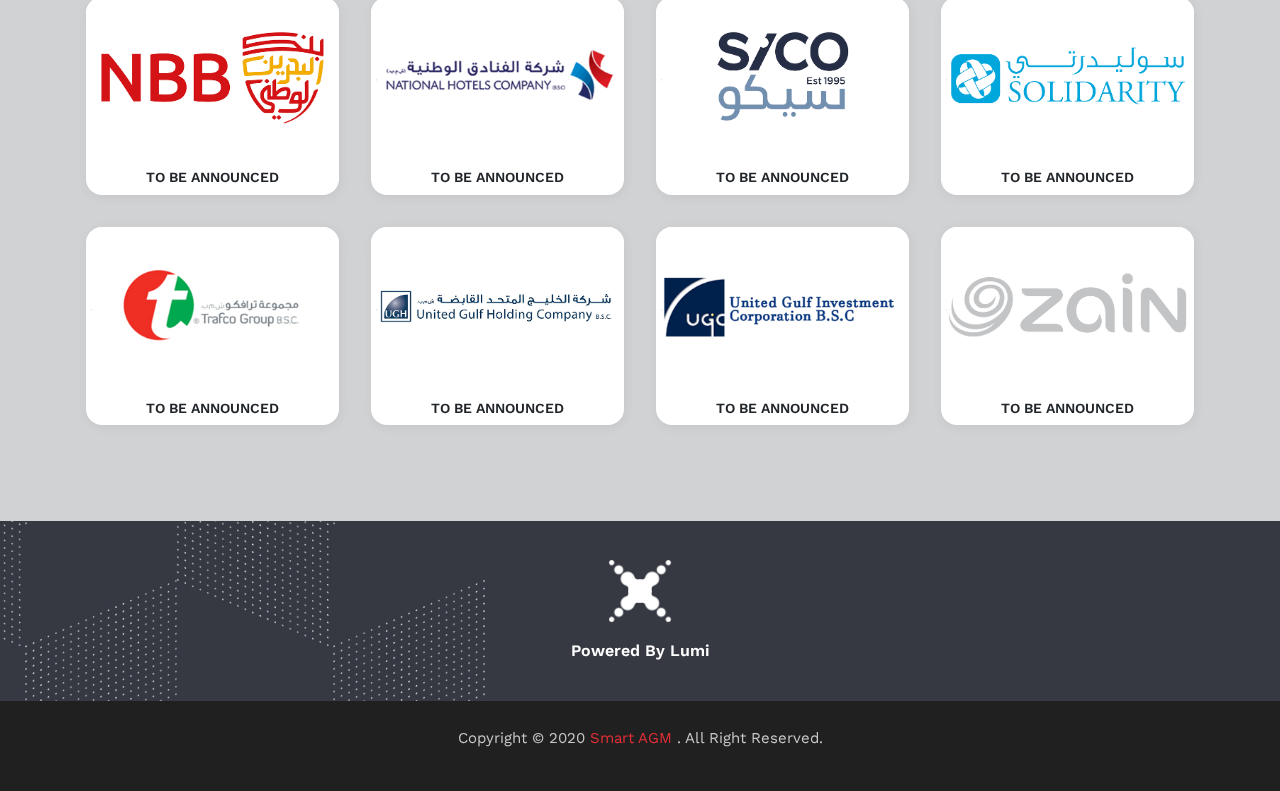
==== commit 0865ed13: "Update index.html" ====
--- a/index.html
+++ b/index.html
@@ -17,7 +17,7 @@
         <div class="navBtns">
             <a class="navBtn "> <img src="./images/whatsapp.png" alt=""> Whatsapp</a>
             <a class="navBtn "> <img src="./images/support.png" alt=""> Email</a>
-            <a href="/index-ar.html" class="navBtn "> <img src="./images/lang.png" alt=""> AR</a>
+            <a href="/eAGM/index-ar.html" class="navBtn "> <img src="./images/lang.png" alt=""> AR</a>
         </div>
     </div>
 
@@ -435,4 +435,4 @@
     <script src="https://s3-us-west-2.amazonaws.com/s.cdpn.io/16327/CSSRulePlugin3.min.js"></script>
     <script  src="./script/main.js"></script>
 </body>
-</html>+</html>
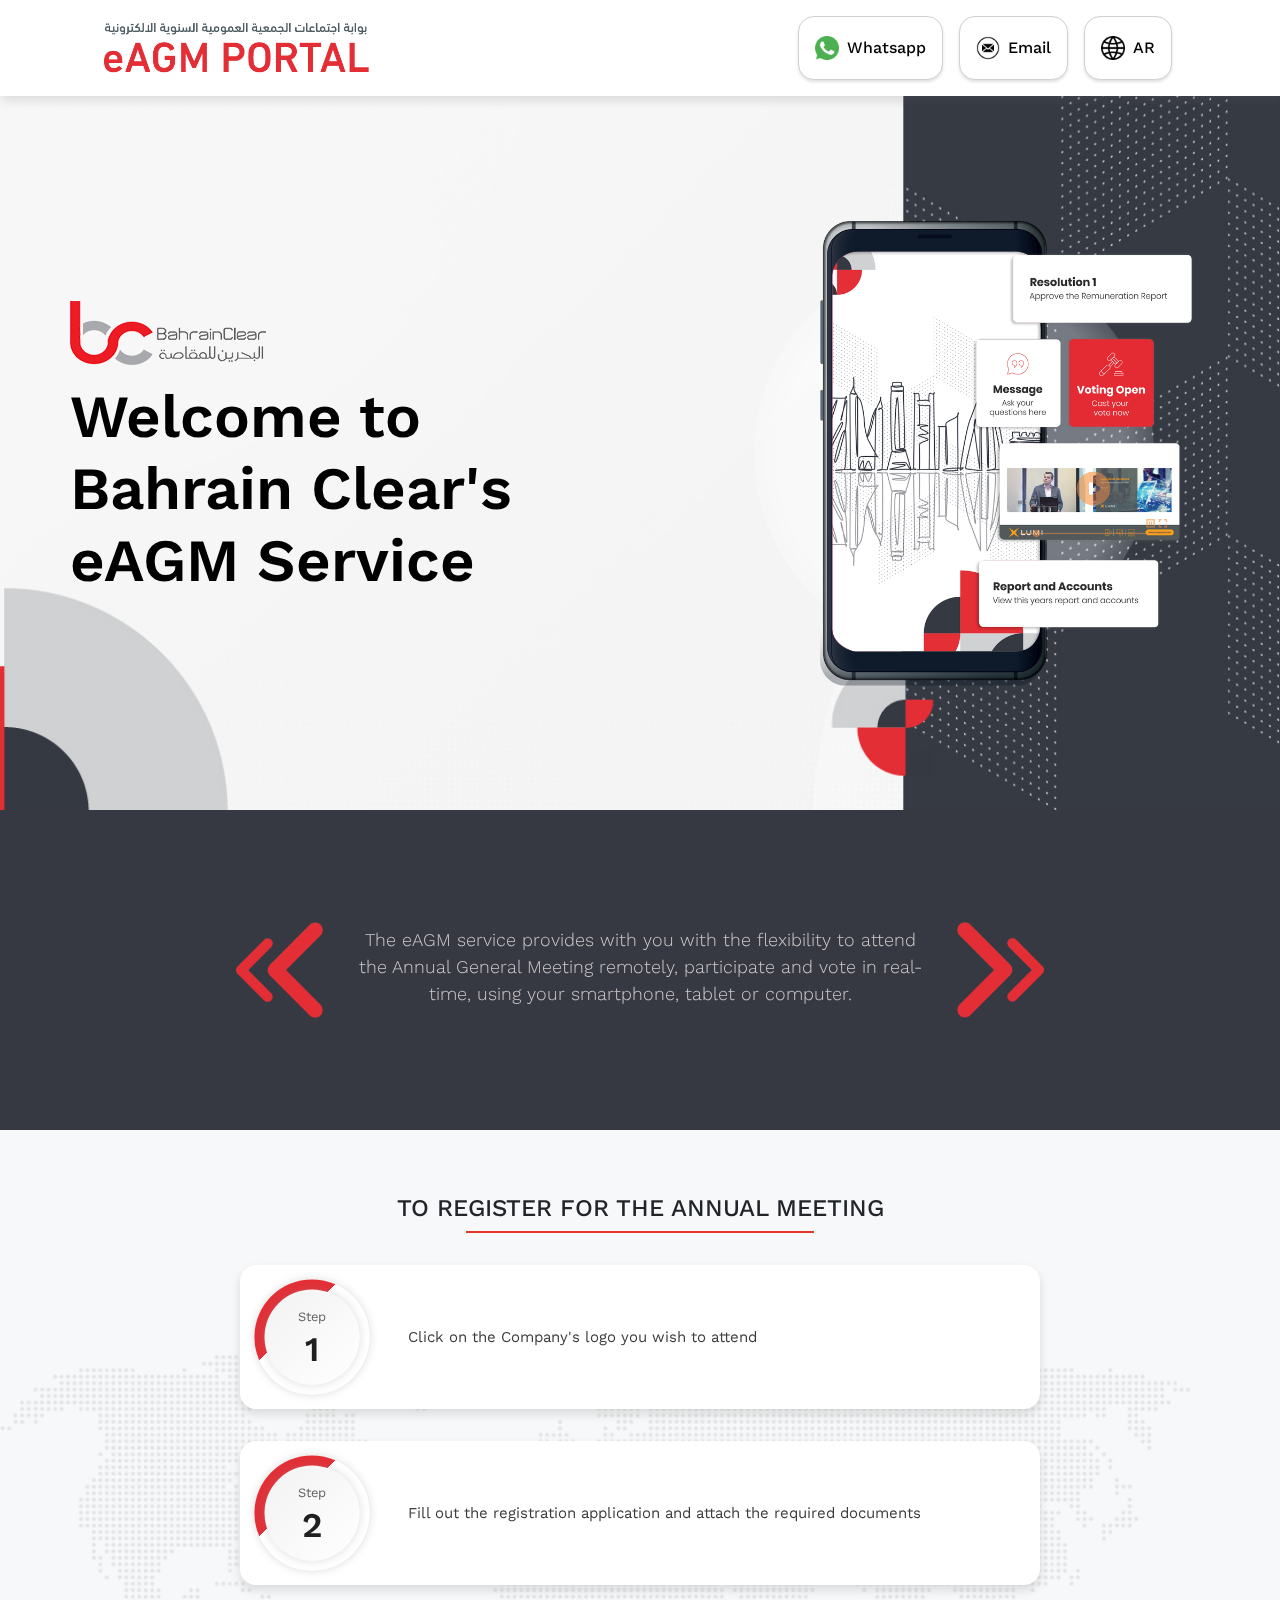
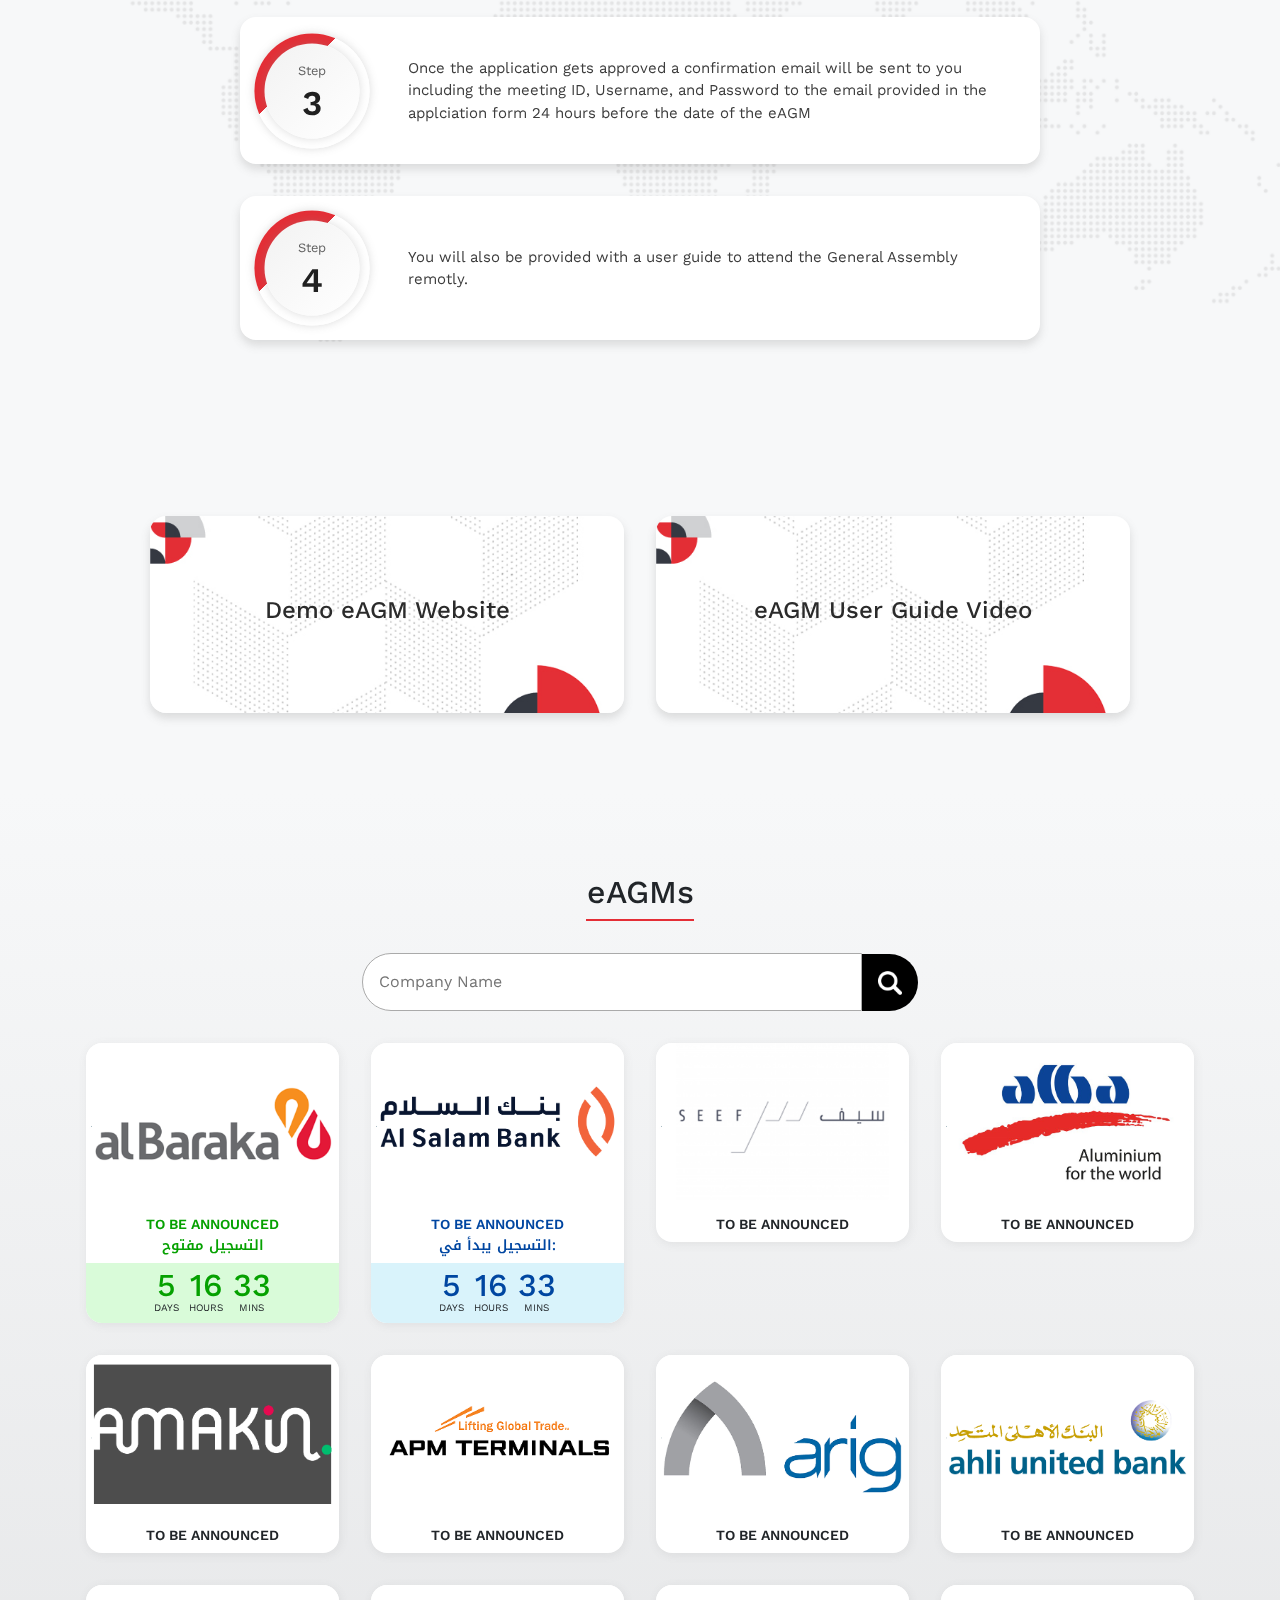
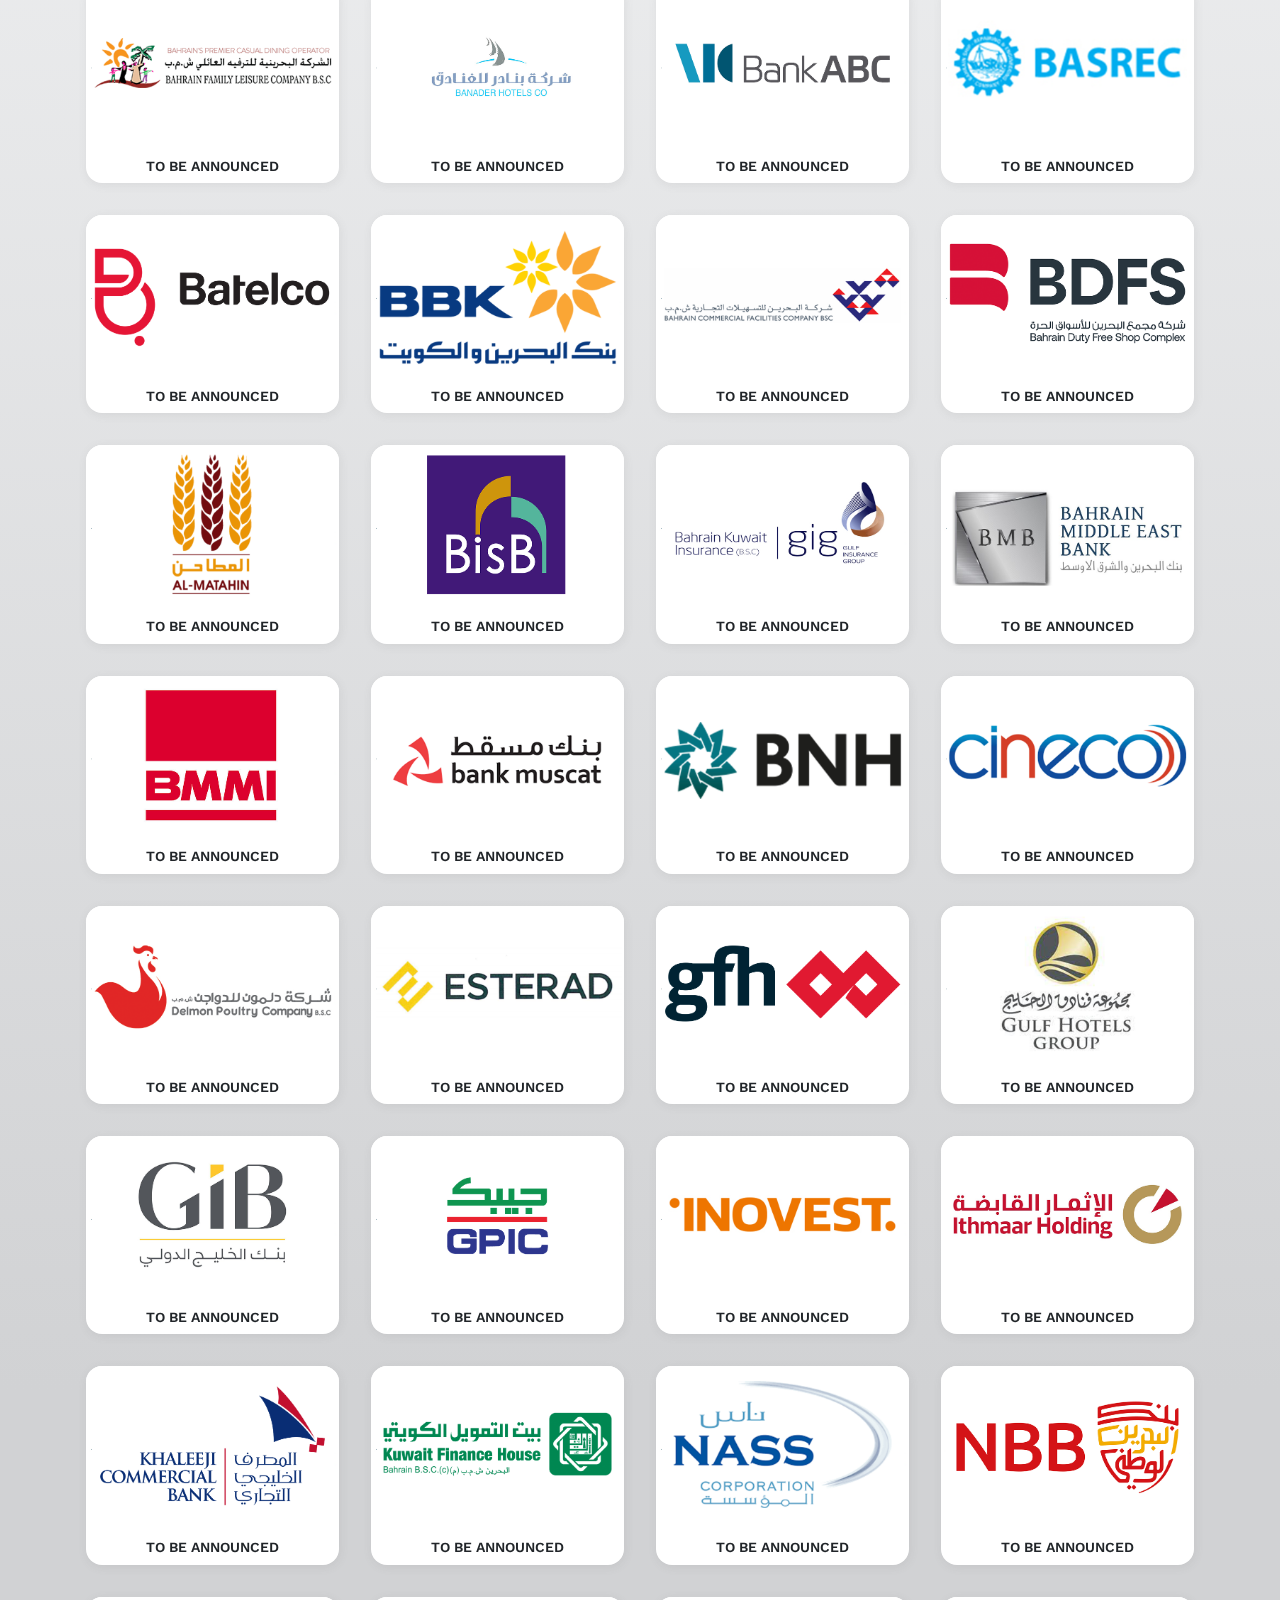
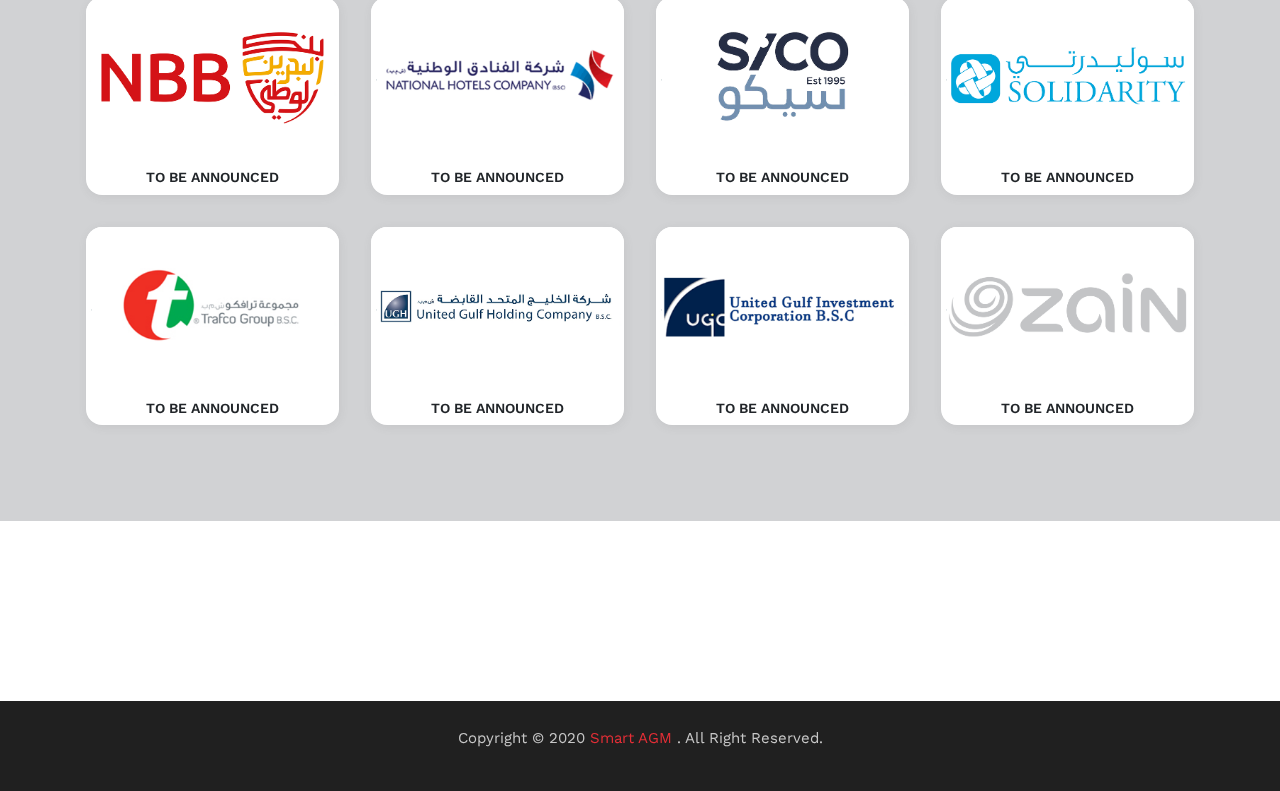
==== commit 9f5bcf63: "footer fix" ====
--- a/index.html
+++ b/index.html
@@ -411,7 +411,7 @@
 
     
 <!-- Last CTA Section -->
-    <div class="last">
+    <div class="last" style = "background-image: url("./images/lower-section-bg.jpg")">
         <div class="lastContainer"> 
             <div class="lastLogo"> <img src="./images/Lumi white logo.png" alt=""></div>  
             <div class="lastTitle"> Powered By Lumi</div> 
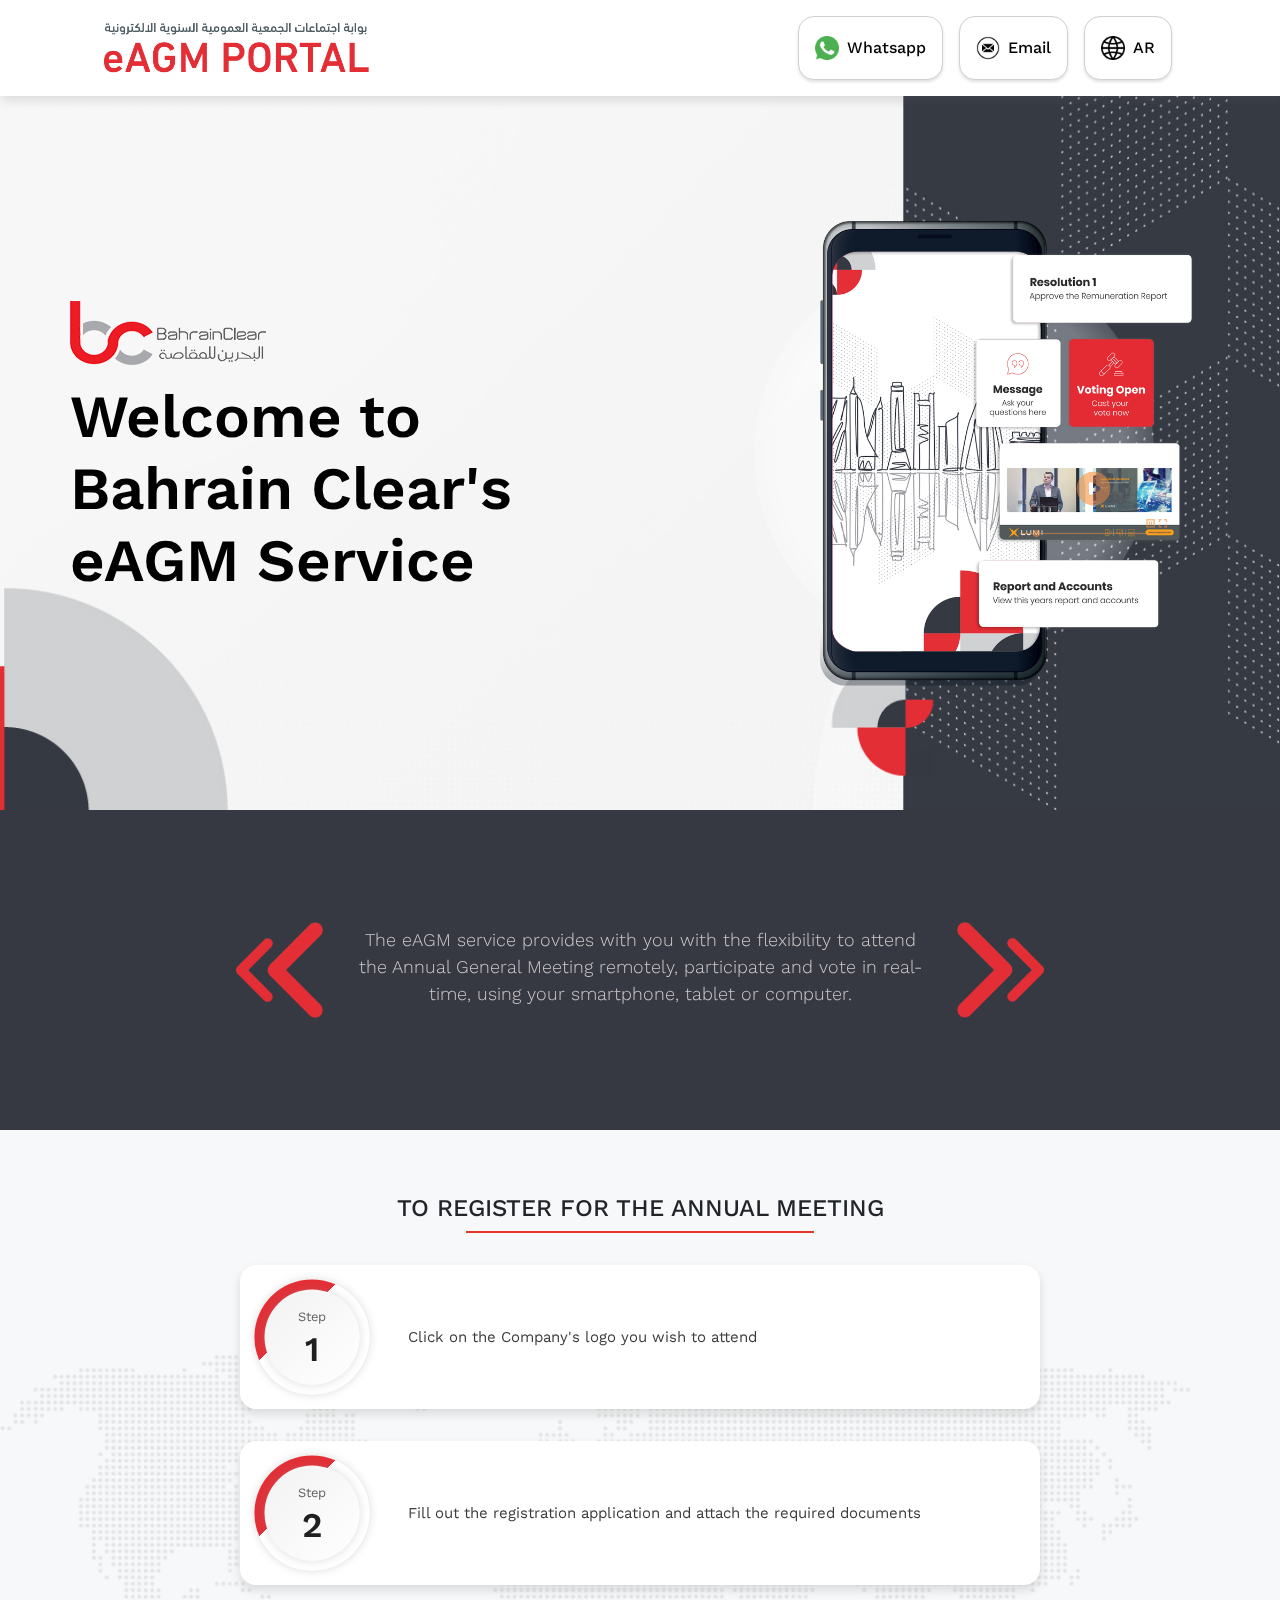
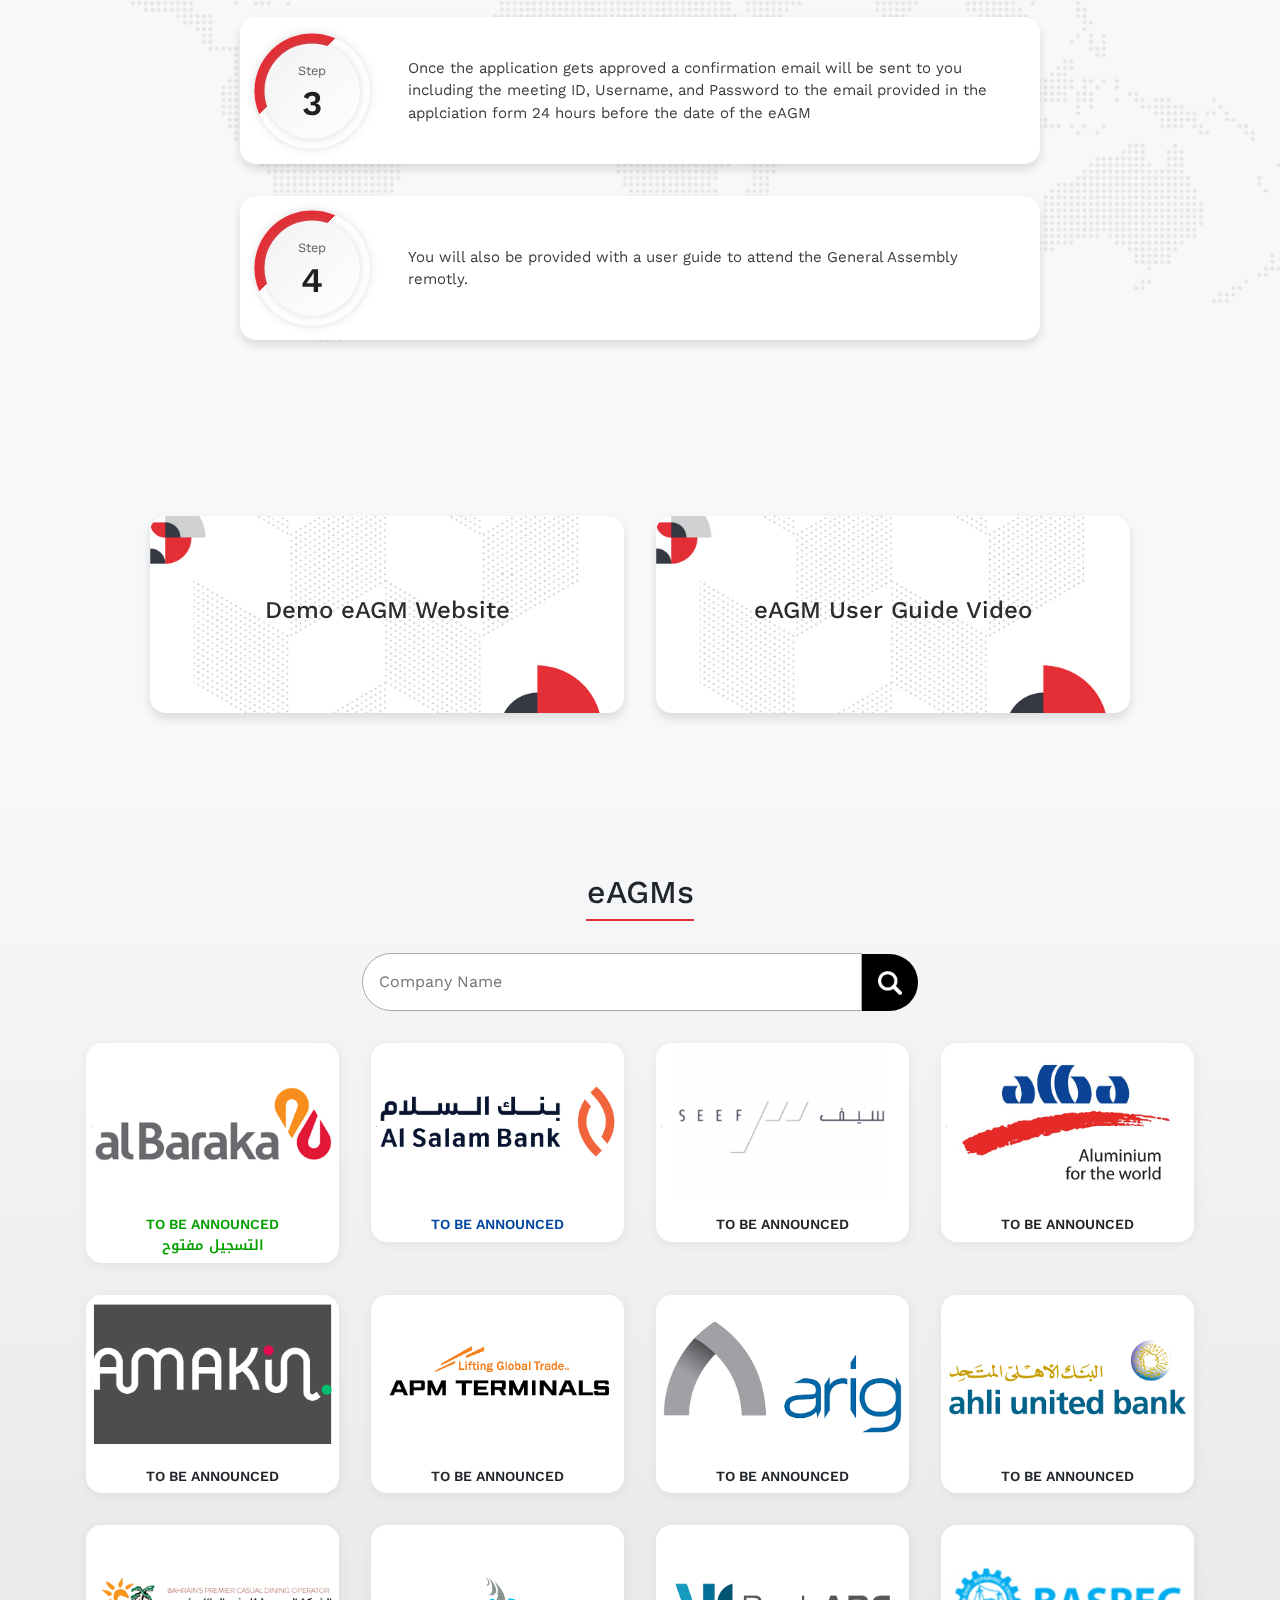
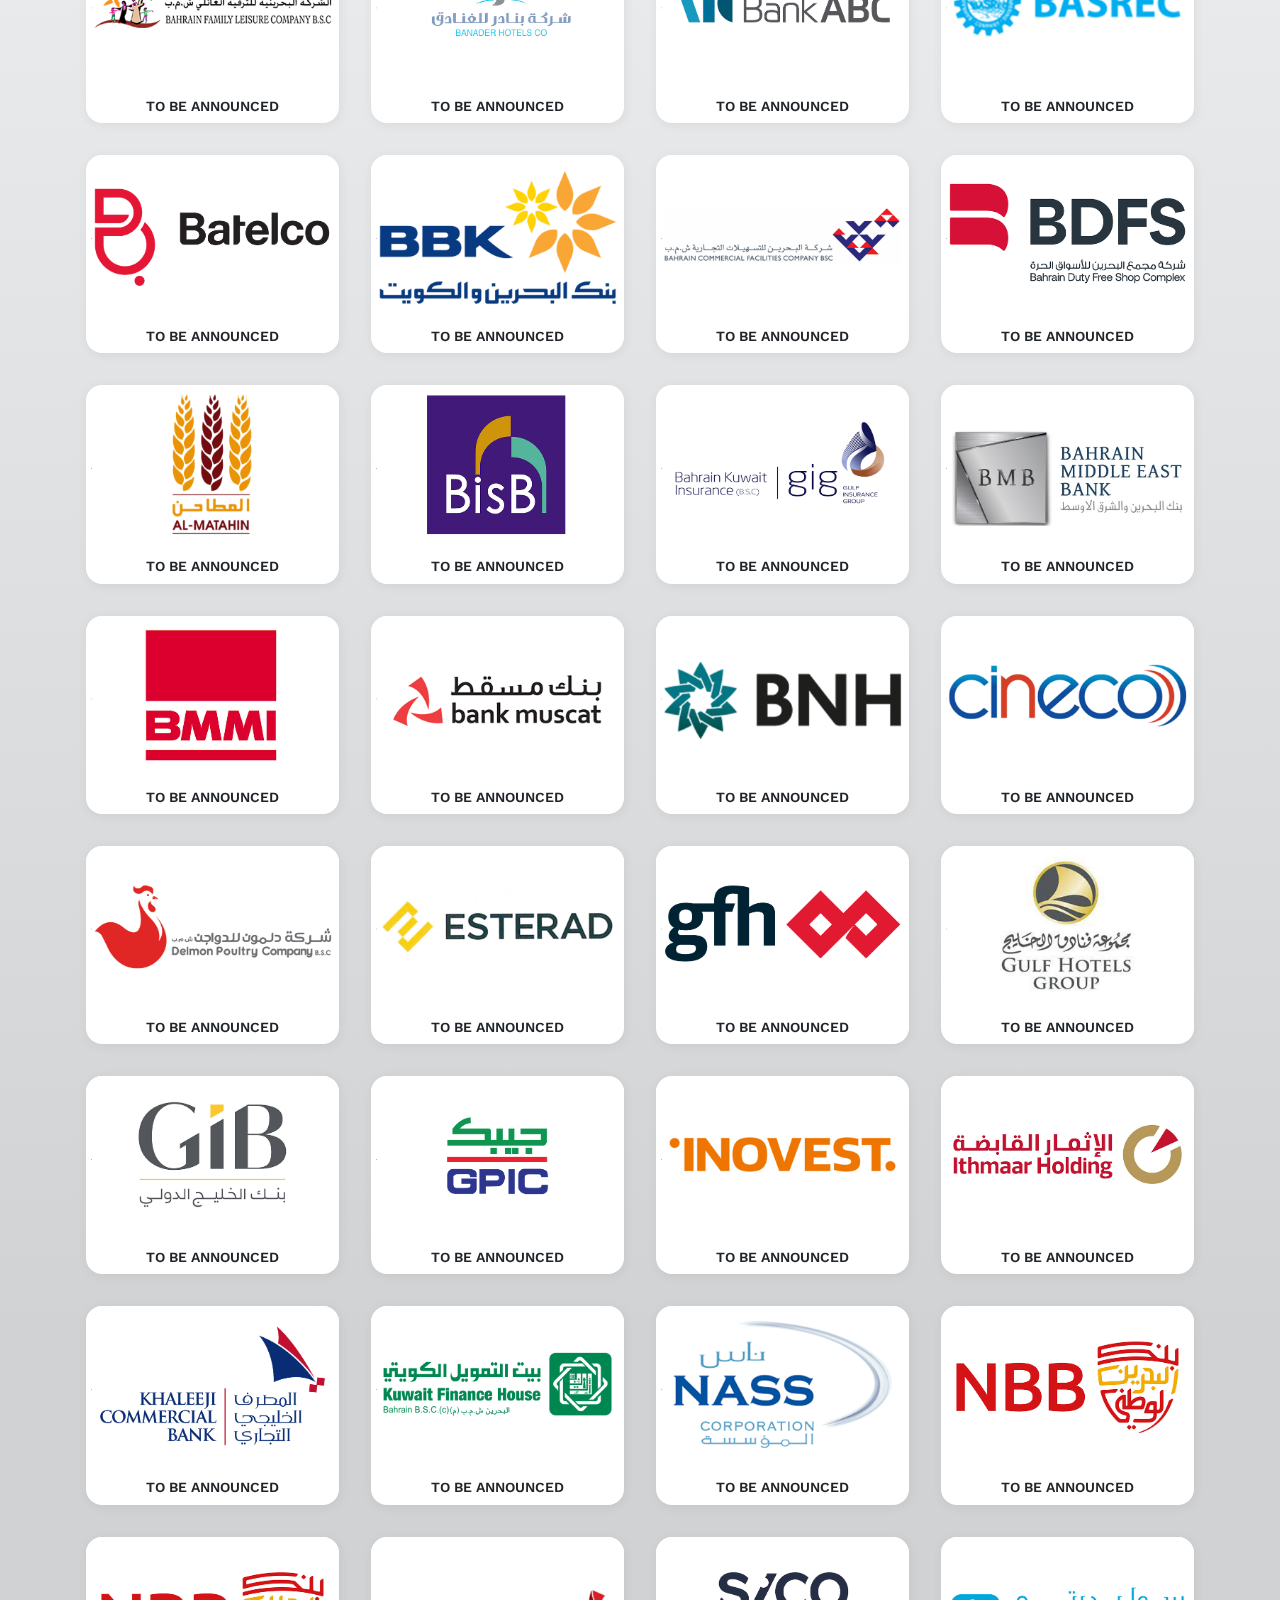
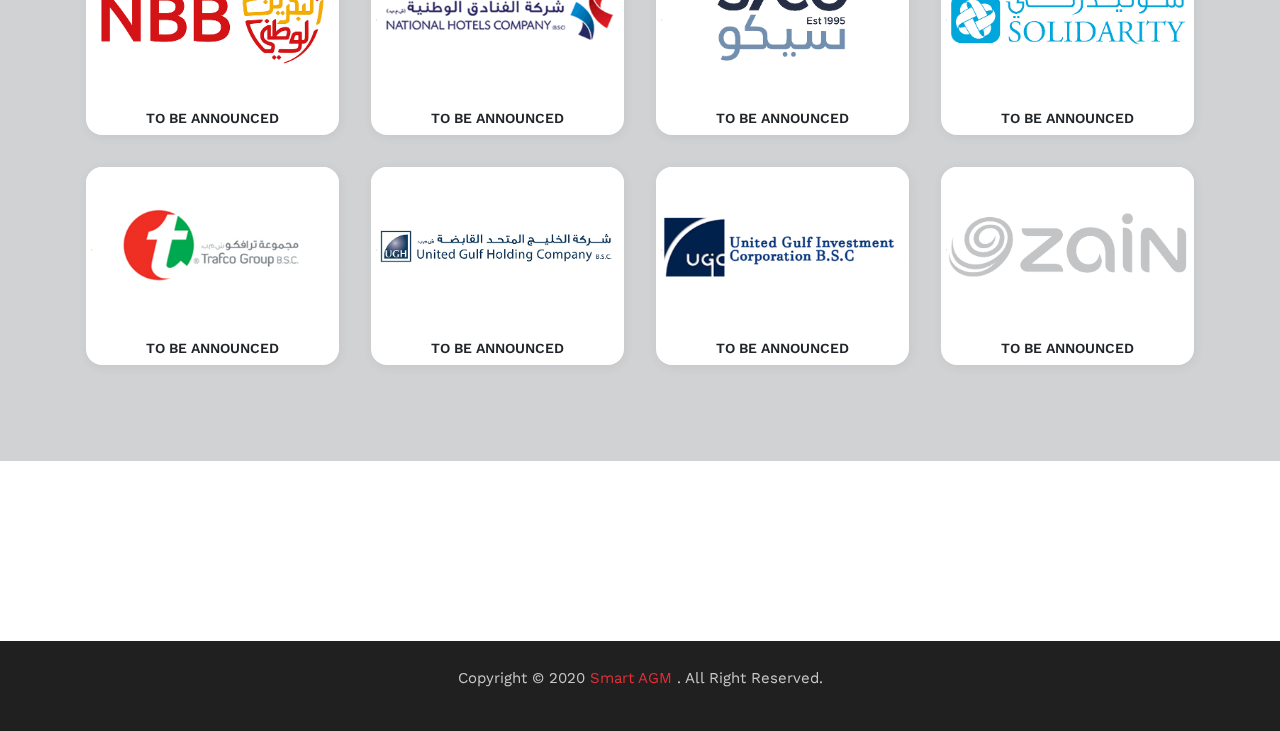
==== commit bdcb0149: "Update index.html" ====
--- a/index.html
+++ b/index.html
@@ -111,7 +111,7 @@
                 <div class="eventTitle"></div>
              
                 <div class=" eventStatus eventOpen">TO BE ANNOUNCED <br> <span class="arabicFont">التسجيل مفتوح</span> </div>
-                <div class="eventTimer timerRegOpen">
+<!--                 <div class="eventTimer timerRegOpen">
                     
                     <div class="timerPart">
                         <div class="timerNumber">5</div>
@@ -128,13 +128,13 @@
                     
                     </div>
                    
-                </div>
+                </div> -->
             </div>
             <div class="eventBox  ">
                 <img src="./images/companies/2.png" alt="">
                 <div class="eventTitle "></div>
-                <div class="eventStatus eventUpComing "> TO BE ANNOUNCED<br> <span class="arabicFont">التسجيل يبدأ في:</span></div>
-                <div class="eventTimer timerRegUpComing">
+                <div class="eventStatus eventUpComing "> TO BE ANNOUNCED</div>
+<!--                 <div class="eventTimer timerRegUpComing">
                    
                     <div class="timerPart">
                         <div class="timerNumber">5</div>
@@ -151,7 +151,7 @@
                     
                     </div>
                    
-                </div>
+                </div> -->
             </div>
             <div class="eventBox ">
                 <img src="./images/companies/3.png" alt="">
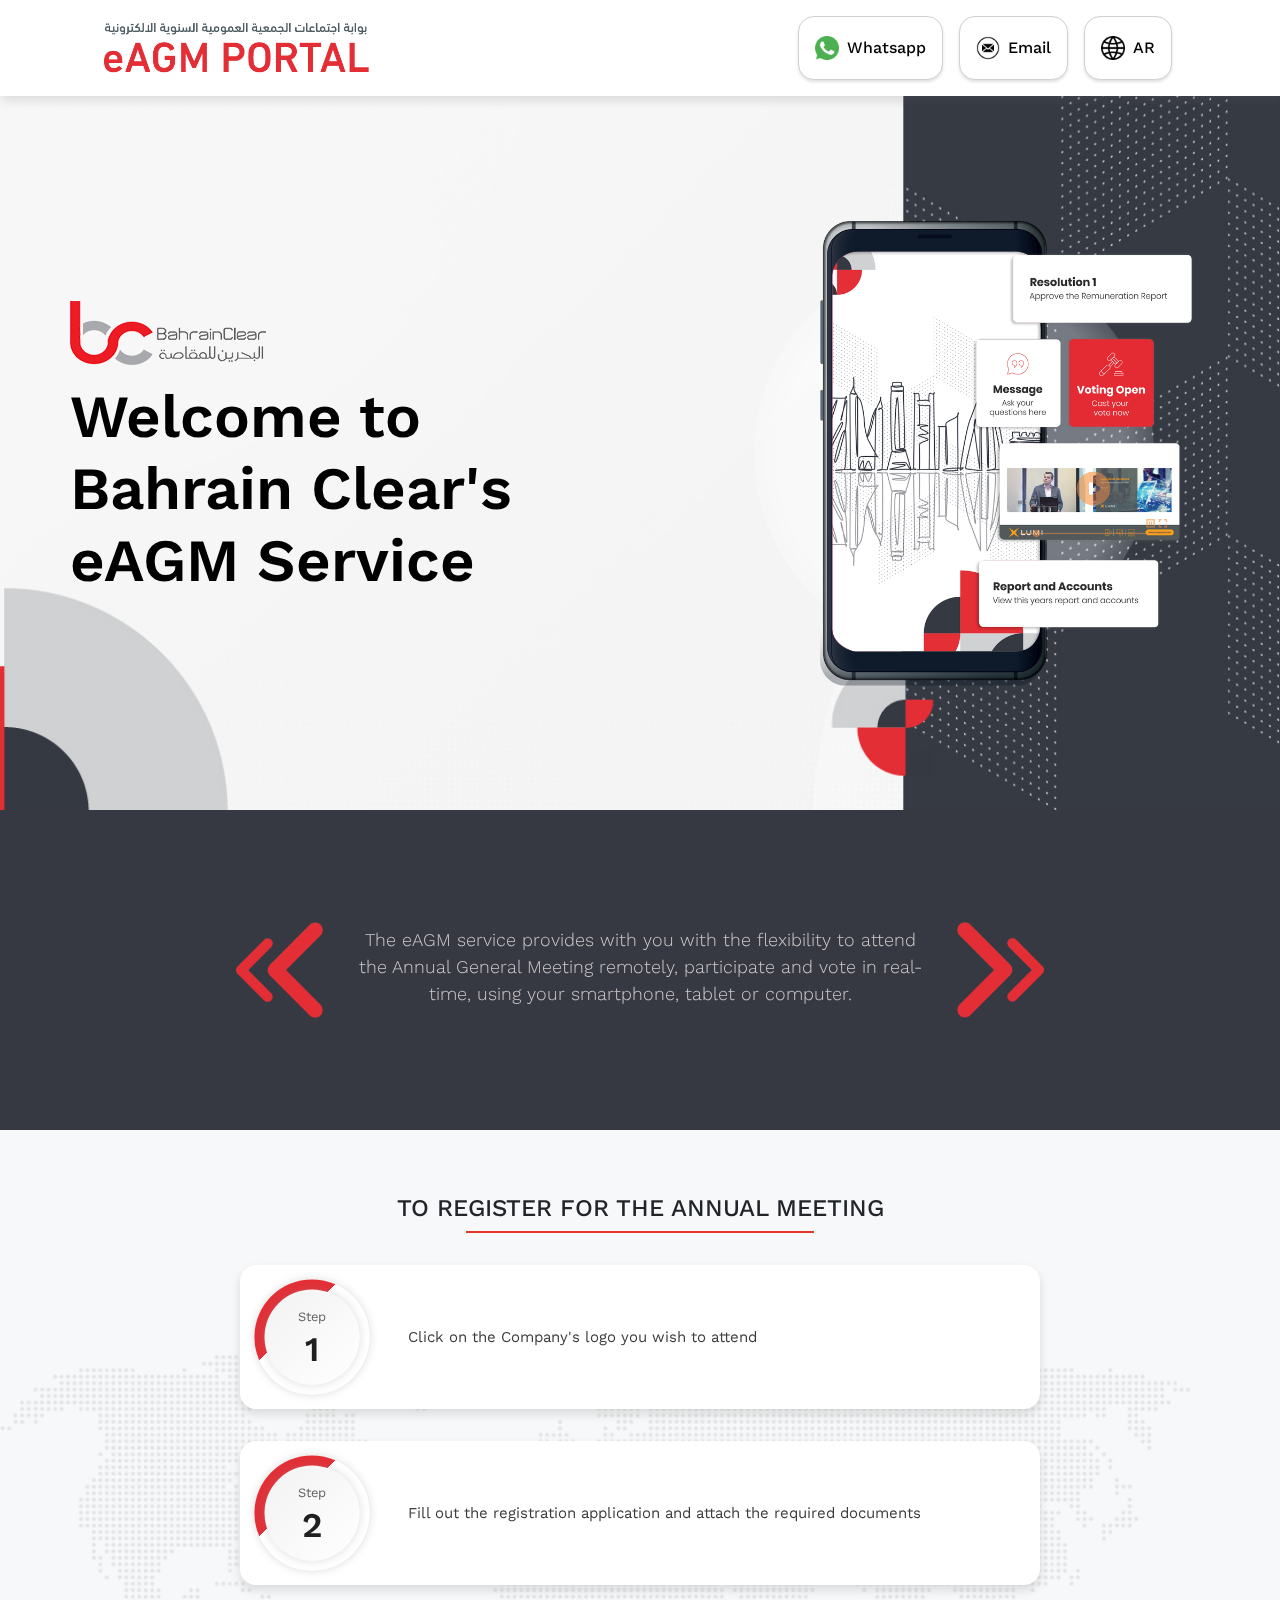
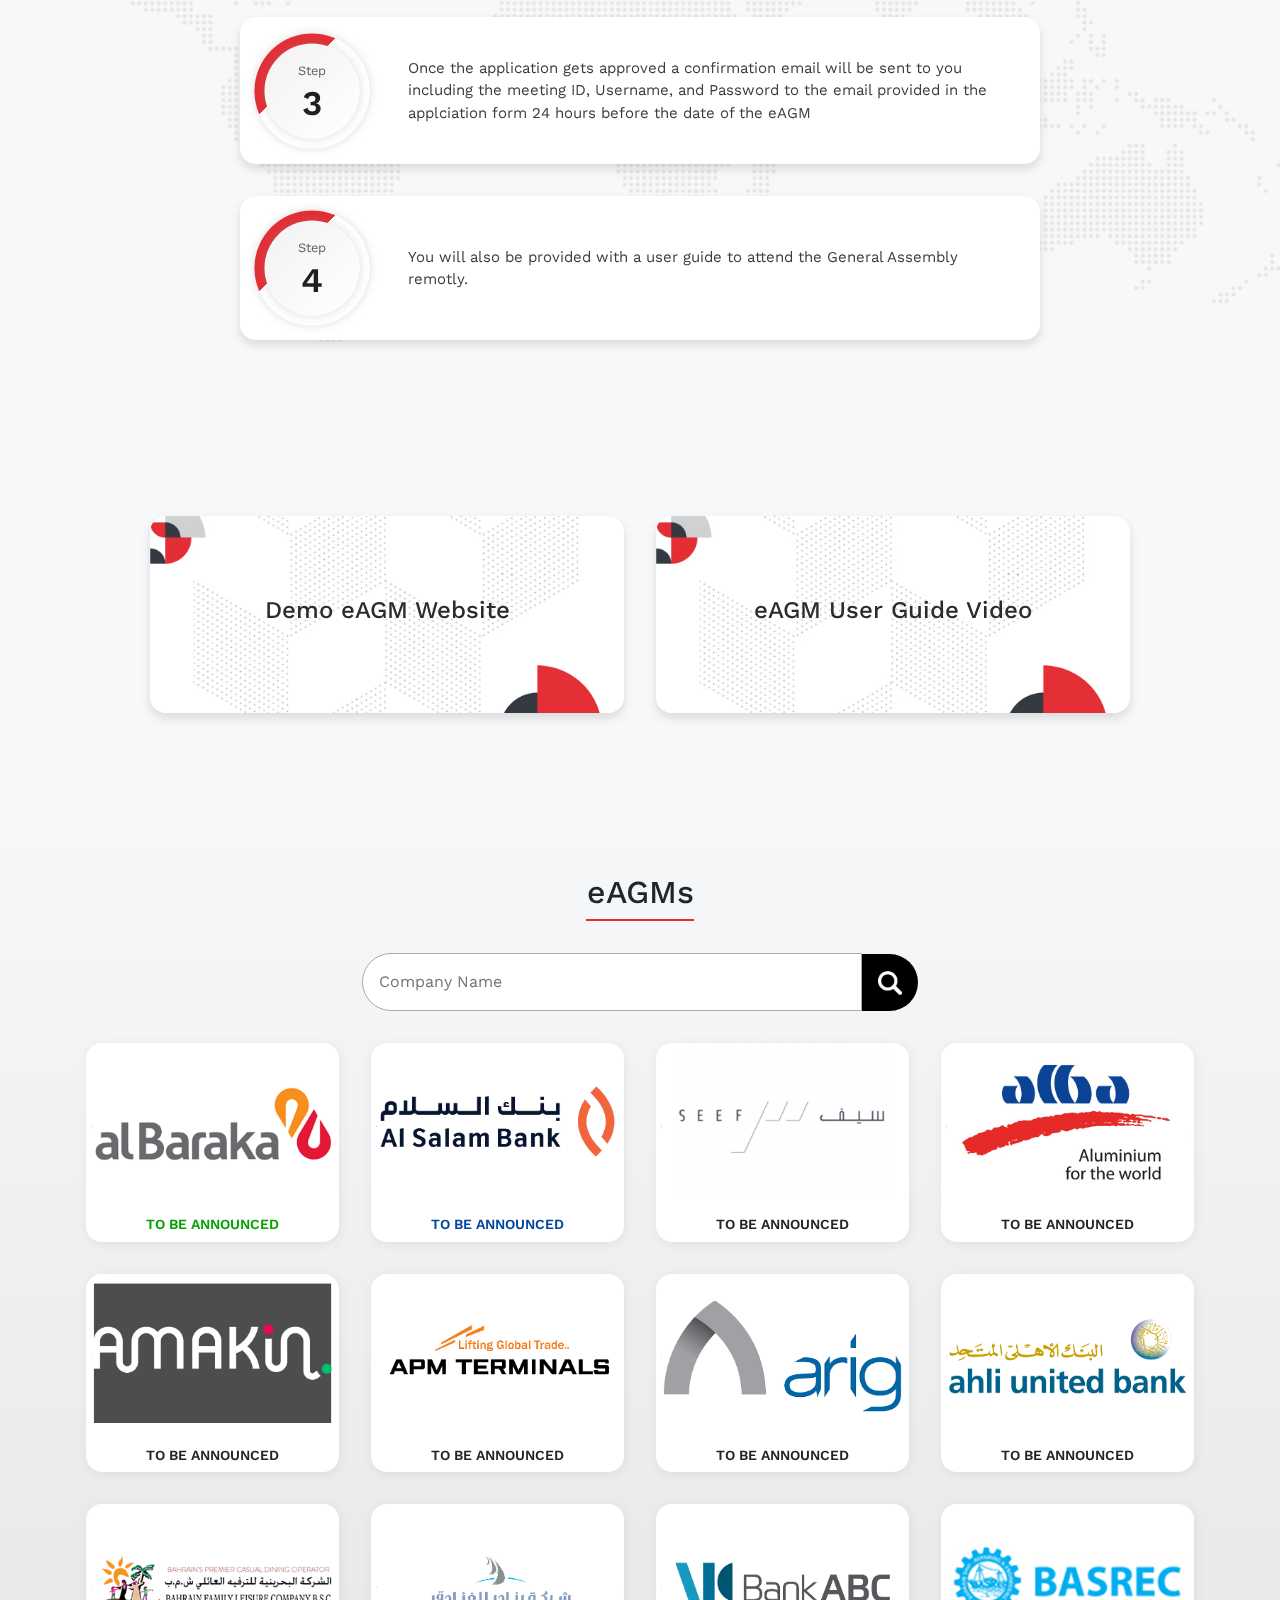
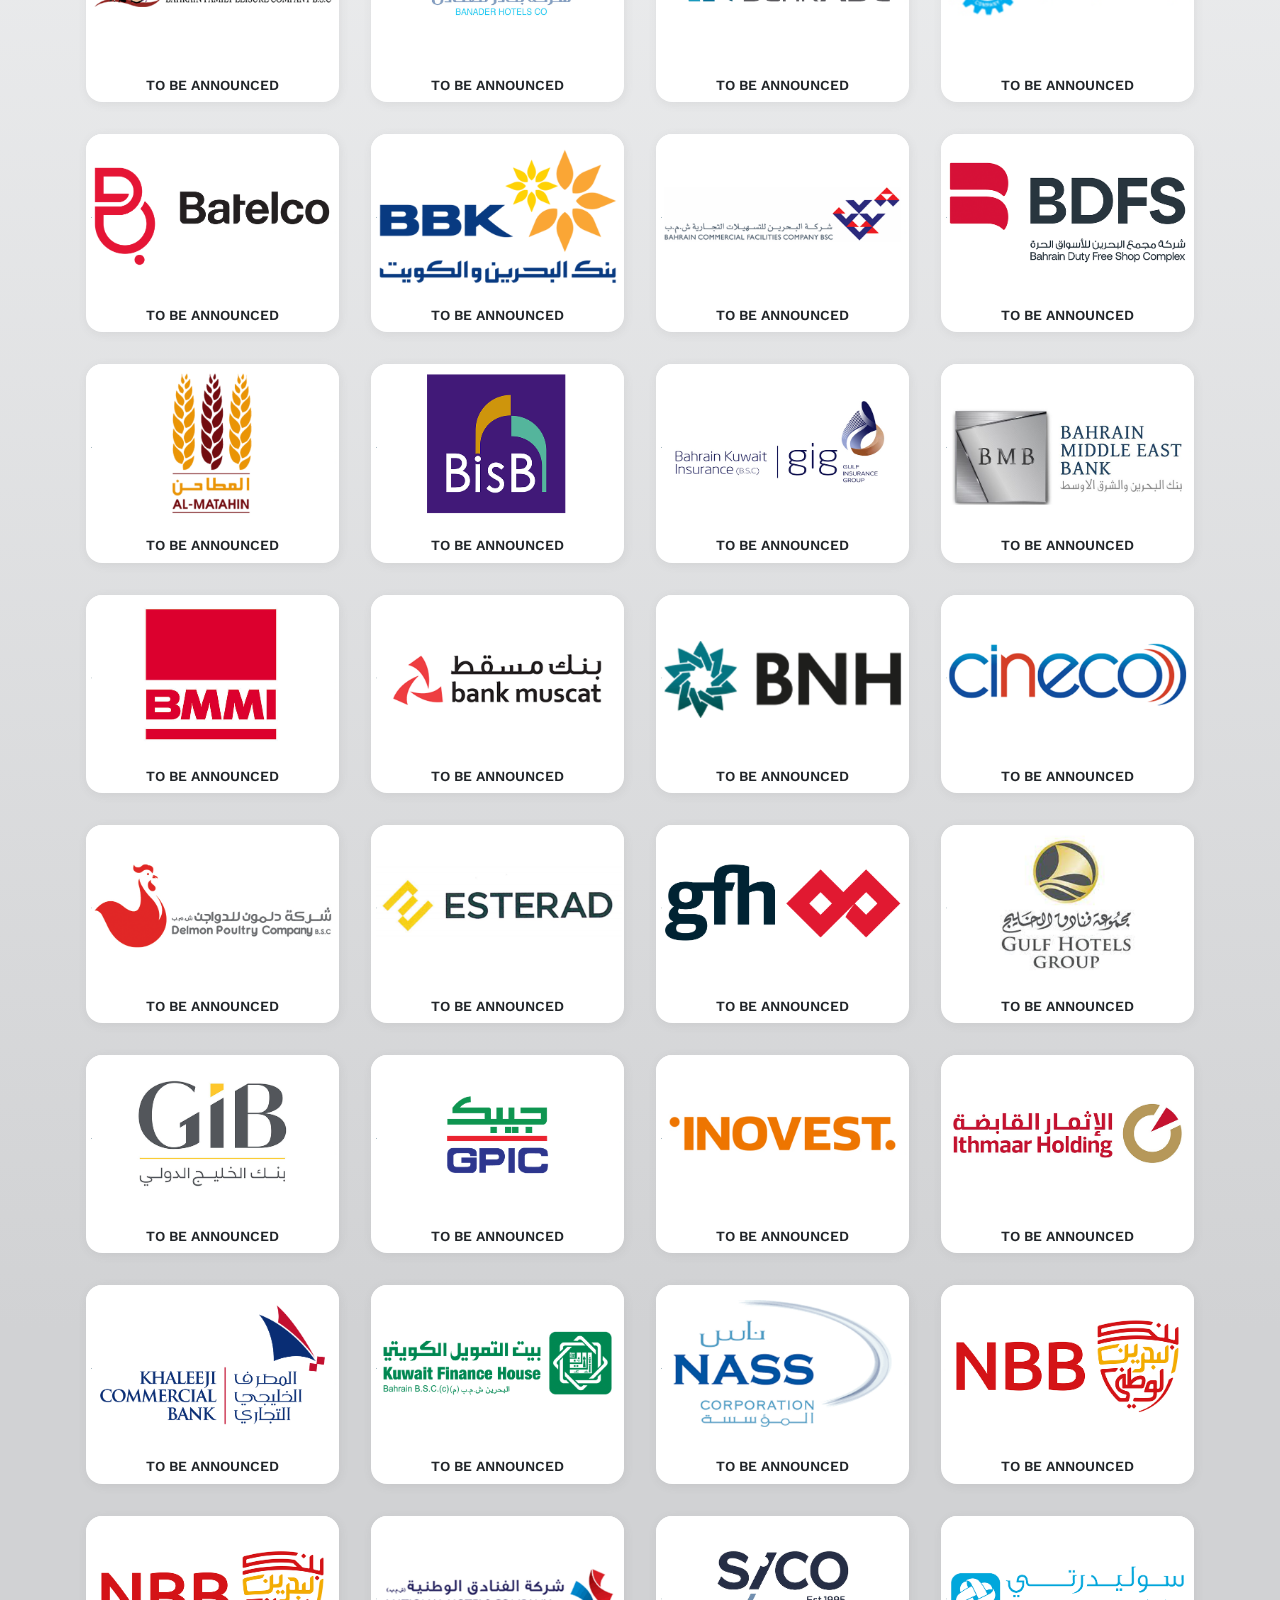
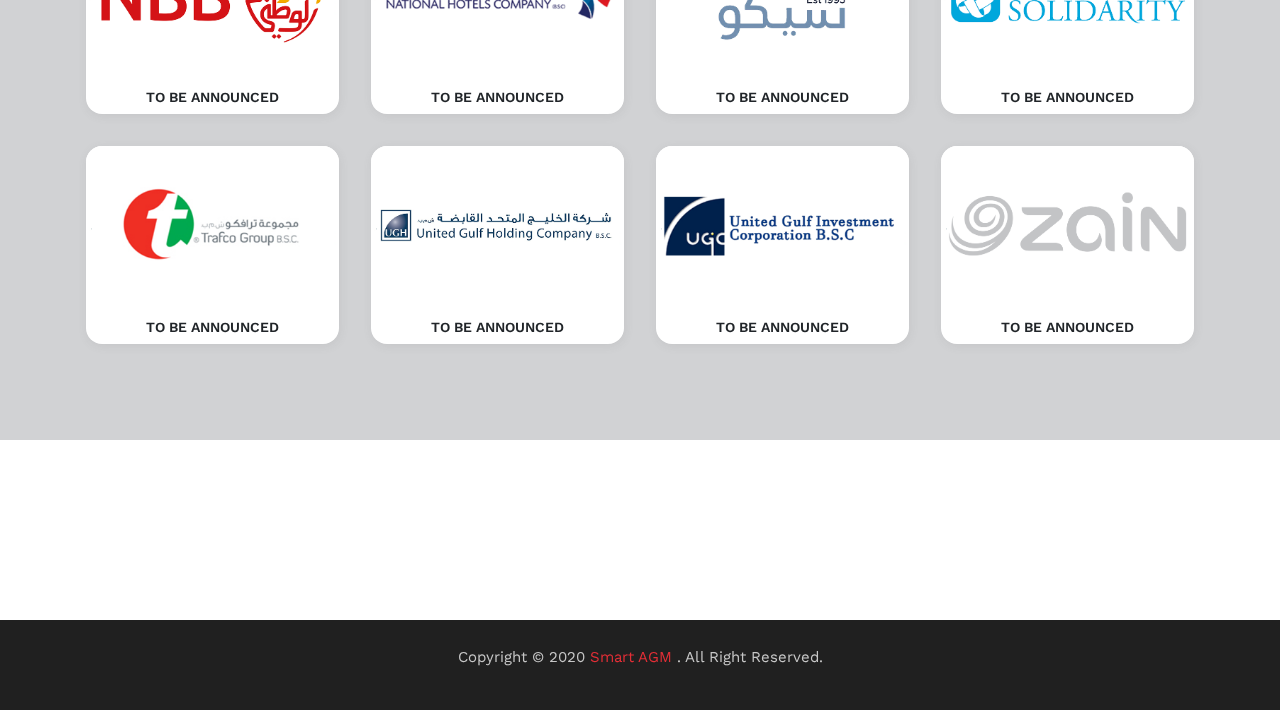
==== commit 0c4065bd: "Update index.html" ====
--- a/index.html
+++ b/index.html
@@ -4,7 +4,7 @@
     <meta charset="UTF-8">
     <meta http-equiv="X-UA-Compatible" content="IE=edge">
     <meta name="viewport" content="width=device-width, initial-scale=1.0">
-    <title>SmartAGM</title>
+    <title>eAGM</title>
     <link rel="stylesheet"  href="./css/bootstrap.css">
     <link rel="stylesheet"  href="./css/mainEN.css" >
 
@@ -110,7 +110,7 @@
                 <img src="./images/companies/1.png" alt="">
                 <div class="eventTitle"></div>
              
-                <div class=" eventStatus eventOpen">TO BE ANNOUNCED <br> <span class="arabicFont">التسجيل مفتوح</span> </div>
+                <div class=" eventStatus eventOpen">TO BE ANNOUNCED </div>
 <!--                 <div class="eventTimer timerRegOpen">
                     
                     <div class="timerPart">
